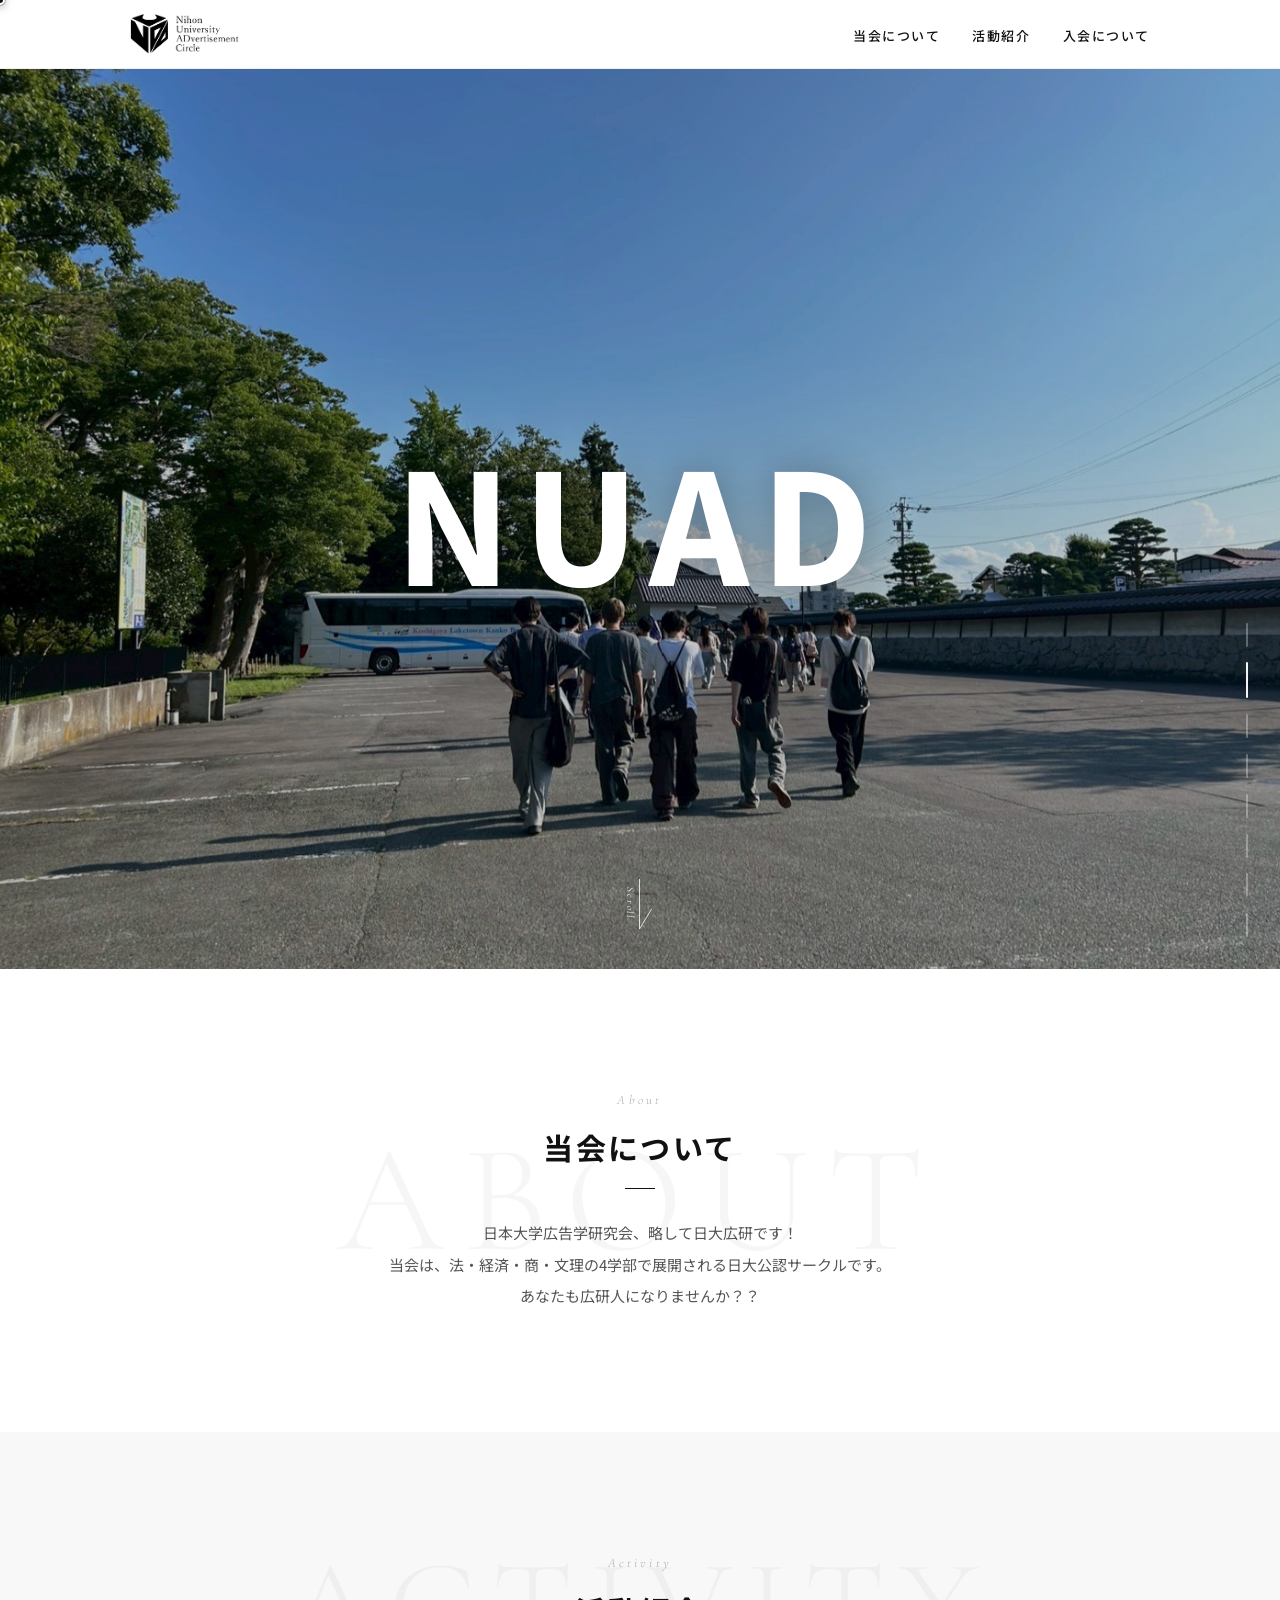
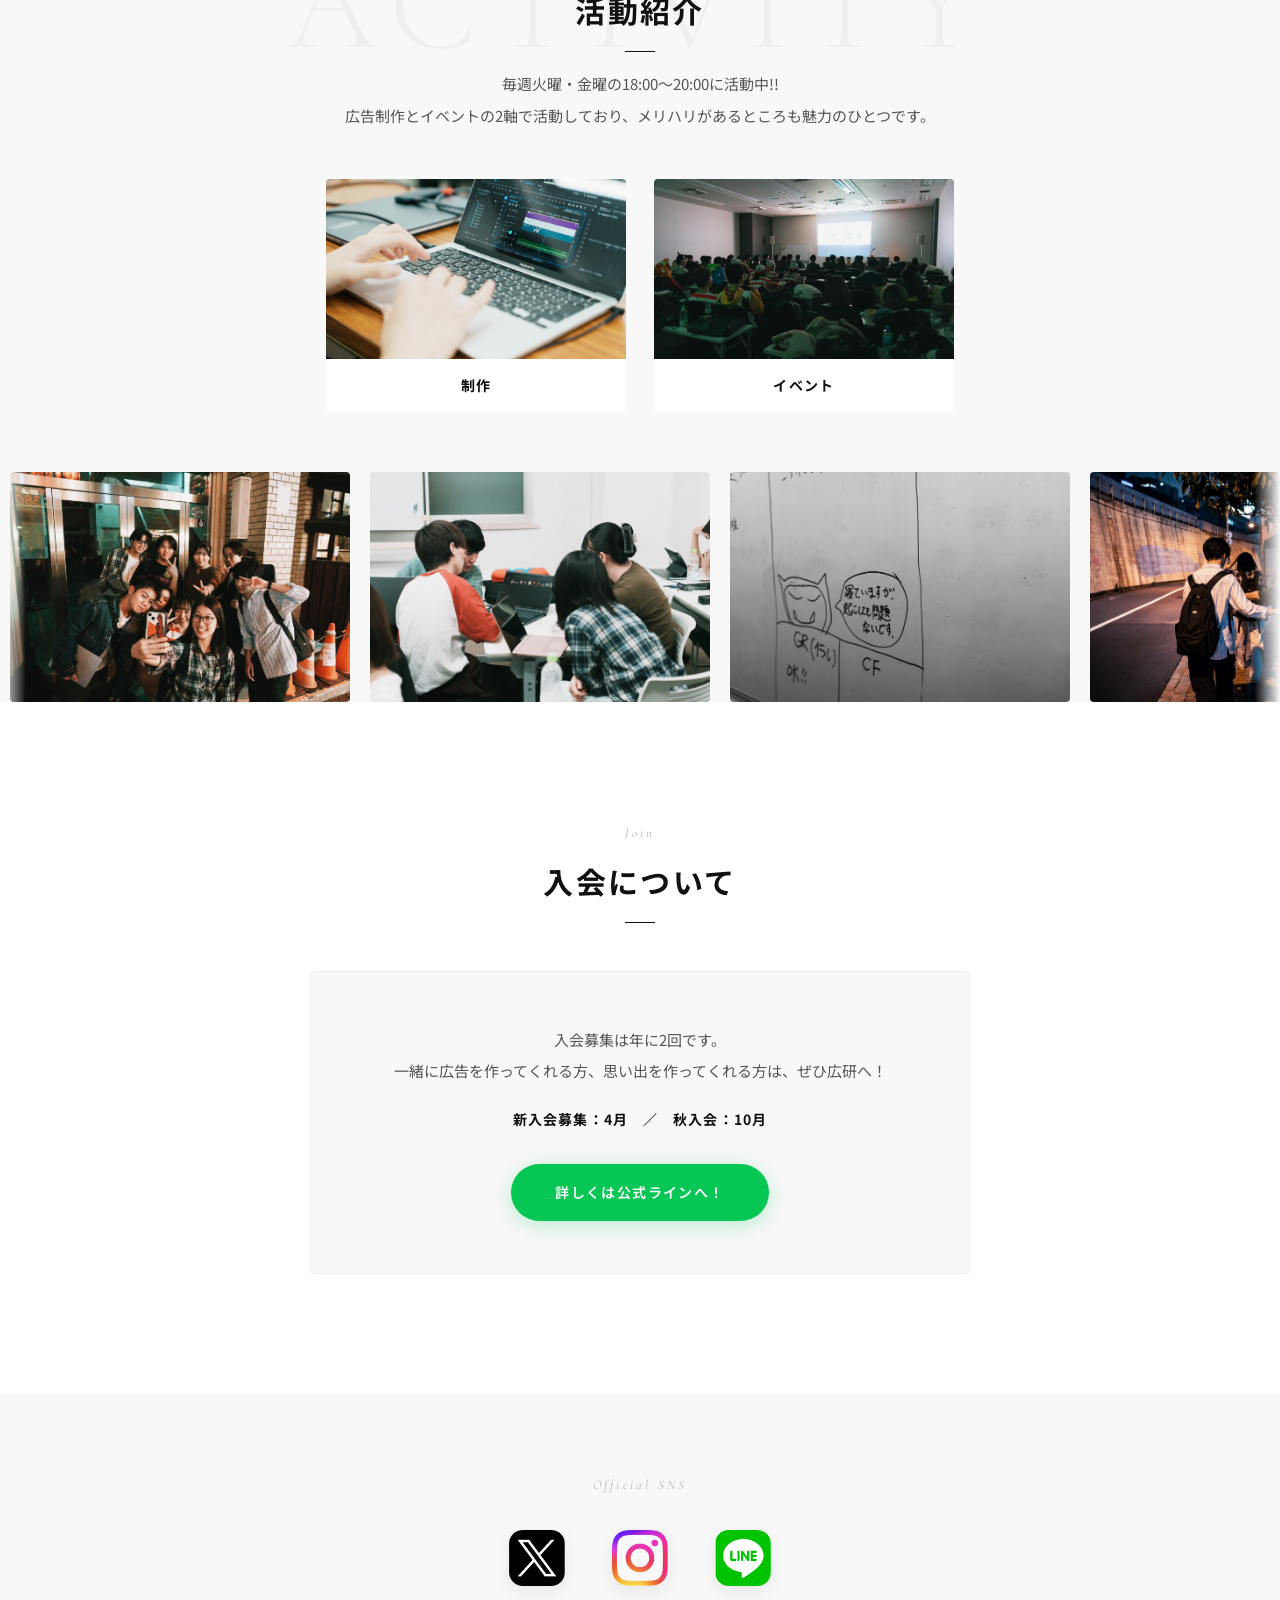
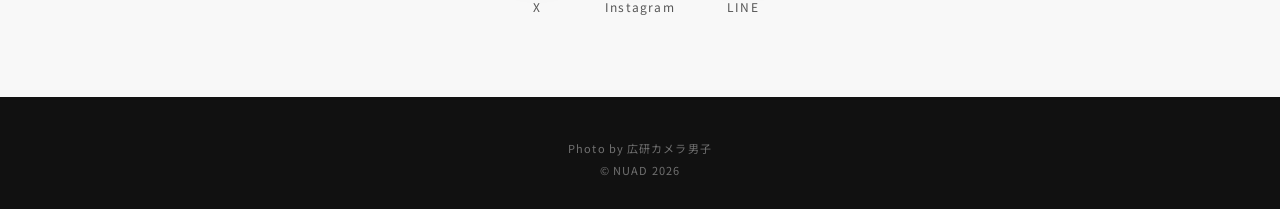
==== index.html @ 27a701aa "Add files via upload" ====
<!doctype html>
<html lang="ja">
<head>
  <meta charset="utf-8">
  <title>NUAD（日大広研）</title>
  <meta name="viewport" content="width=device-width, initial-scale=1">

  <!-- Fonts -->
  <link rel="preconnect" href="https://fonts.googleapis.com">
  <link rel="preconnect" href="https://fonts.gstatic.com" crossorigin>
  <link href="https://fonts.googleapis.com/css2?family=Noto+Sans+JP:wght@300;400;500;700&family=Cormorant+Garamond:ital,wght@0,300;0,600;1,300&display=swap" rel="stylesheet">

  <!-- Styles -->
  <link rel="stylesheet" href="css/style.css">
  <link rel="stylesheet" href="css/slider.css">
</head>

<body>

  <!-- Page Transition Overlay (HTML直書き = 初回ペイントから存在 → 白フラッシュなし) -->
  <div class="page-transition" id="page-transition"></div>

  <!-- Header -->
  <header class="site-header">
    <div class="container site-header__inner">
      <img src="img/広研ロゴ05.png" alt="NUADロゴ" class="site-header__logo">
      <nav class="site-nav" aria-label="メインナビゲーション">
        <ul class="nav__list">
          <li class="nav__item"><a href="#about-section" class="nav__link">当会について</a></li>
          <li class="nav__item"><a href="#activities-section" class="nav__link">活動紹介</a></li>
          <li class="nav__item"><a href="#join-section" class="nav__link">入会について</a></li>
        </ul>
      </nav>
    </div>
  </header>

  <!-- Hero -->
  <div class="hero">
    <div class="hero_overlay">
      <h1 class="hero_title">NUAD</h1>
    </div>
    <div class="scrolldown"><span>Scroll</span></div>
    <ul class="slider">
      <li class="slider-item slider-item01 is-active"></li>
      <li class="slider-item slider-item02"></li>
      <li class="slider-item slider-item03"></li>
      <li class="slider-item slider-item04"></li>
      <li class="slider-item slider-item05"></li>
      <li class="slider-item slider-item06"></li>
      <li class="slider-item slider-item07"></li>
      <li class="slider-item slider-item08"></li>
    </ul>
    <ul class="slider-dots"></ul>
  </div>

  <!-- About -->
  <section class="about-section" id="about-section">
    <div class="container">
      <span class="section-eyebrow">About</span>
      <h2 class="about-title">当会について</h2>
      <p class="about-text">
        日本大学広告学研究会、略して日大広研です！<br>
        当会は、法・経済・商・文理の4学部で展開される日大公認サークルです。<br>
        あなたも広研人になりませんか？？
      </p>
    </div>
  </section>

  <!-- Activities -->
  <section class="activities-section" id="activities-section">
    <div class="container">
      <span class="section-eyebrow">Activity</span>
      <h2 class="activities-title">活動紹介</h2>
      <p class="activities-text">
        毎週火曜・金曜の18:00〜20:00に活動中!!<br>
        広告制作とイベントの2軸で活動しており、メリハリがあるところも魅力のひとつです。
      </p>

      <div class="activities-box">
        <a href="works.html" class="activities-content" aria-label="制作の詳細へ">
          <img src="img/production.jpg" alt="制作の様子">
          <p class="activities-caption">制作</p>
        </a>
        <a href="events.html" class="activities-content" aria-label="イベントの詳細へ">
          <img src="img/event.jpg" alt="イベントの様子">
          <p class="activities-caption">イベント</p>
        </a>
      </div>

    </div>

    <!-- Gallery Marquee (pure CSS infinite scroll) -->
    <div class="gallery-marquee" aria-label="活動紹介ギャラリー">
      <div class="gallery-track">
        <!-- Set A (original) -->
        <div class="gallery-item"><img src="img/ギャラリー01.jpg" alt="写真01"></div>
        <div class="gallery-item"><img src="img/ギャラリー02.jpg" alt="写真02"></div>
        <div class="gallery-item"><img src="img/ギャラリー03.jpg" alt="写真03"></div>
        <div class="gallery-item"><img src="img/ギャラリー04.jpg" alt="写真04"></div>
        <div class="gallery-item"><img src="img/ギャラリー05.jpg" alt="写真05"></div>
        <div class="gallery-item"><img src="img/ギャラリー06.jpg" alt="写真06"></div>
        <div class="gallery-item"><img src="img/ギャラリー07.jpg" alt="写真07"></div>
        <div class="gallery-item"><img src="img/ギャラリー08.jpg" alt="写真08"></div>
        <div class="gallery-item"><img src="img/ギャラリー09.jpg" alt="写真09"></div>
        <!-- Set B (duplicate for seamless loop) -->
        <div class="gallery-item" aria-hidden="true"><img src="img/ギャラリー01.jpg" alt=""></div>
        <div class="gallery-item" aria-hidden="true"><img src="img/ギャラリー02.jpg" alt=""></div>
        <div class="gallery-item" aria-hidden="true"><img src="img/ギャラリー03.jpg" alt=""></div>
        <div class="gallery-item" aria-hidden="true"><img src="img/ギャラリー04.jpg" alt=""></div>
        <div class="gallery-item" aria-hidden="true"><img src="img/ギャラリー05.jpg" alt=""></div>
        <div class="gallery-item" aria-hidden="true"><img src="img/ギャラリー06.jpg" alt=""></div>
        <div class="gallery-item" aria-hidden="true"><img src="img/ギャラリー07.jpg" alt=""></div>
        <div class="gallery-item" aria-hidden="true"><img src="img/ギャラリー08.jpg" alt=""></div>
        <div class="gallery-item" aria-hidden="true"><img src="img/ギャラリー09.jpg" alt=""></div>
      </div>
    </div>
  </section>

  <!-- Join -->
  <section class="join-section" id="join-section">
    <div class="container">
      <span class="section-eyebrow">Join</span>
      <h2 class="join-title">入会について</h2>
      <div class="join-card">
        <p class="join-text">
          入会募集は年に2回です。<br>
          一緒に広告を作ってくれる方、思い出を作ってくれる方は、ぜひ広研へ！
        </p>
        <p class="join-term">新入会募集：4月　／　秋入会：10月</p>
        <a class="btn-cta" href="https://line.me/R/ti/p/@647pzxck" target="_blank" rel="noopener">詳しくは公式ラインへ！</a>
      </div>
    </div>
  </section>

  <!-- SNS -->
  <section class="sns-section" id="sns-section">
    <h3 class="sns__title">Official SNS</h3>
    <ul class="sns__list">
      <li class="sns__item">
        <a href="https://x.com/nihon_univ_ad__?lang=bg" target="_blank" rel="noopener" aria-label="X">
          <img class="sns__icon" src="img/X (1).png" alt="X">
          <span class="sns__label">X</span>
        </a>
      </li>
      <li class="sns__item">
        <a href="https://www.instagram.com/nuad_official/" target="_blank" rel="noopener" aria-label="Instagram">
          <img class="sns__icon" src="img/Instagram.png" alt="インスタ">
          <span class="sns__label">Instagram</span>
        </a>
      </li>
      <li class="sns__item">
        <a href="https://line.me/R/ti/p/@647pzxck" target="_blank" rel="noopener" aria-label="LINE">
          <img class="sns__icon" src="img/LINE.png" alt="LINE">
          <span class="sns__label">LINE</span>
        </a>
      </li>
    </ul>
  </section>

  <!-- Footer -->
  <footer class="site-footer">
    <div class="footer-credit">Photo by 広研カメラ男子</div>
    <div class="footer-copy">© NUAD 2026</div>
  </footer>

  <!-- Page Top -->
  <a href="#" class="pagetop" aria-label="ページの先頭へ戻る"></a>

  <!-- Modal -->
  <div id="image-modal" class="modal-overlay">
    <span class="close-button">&times;</span>
    <div class="modal-content">
      <img id="modal-image" src="" alt="拡大画像">
    </div>
  </div>

  <!-- Scripts -->
  <script src="https://code.jquery.com/jquery-3.7.1.min.js"></script>
  <script src="js/script.js"></script>
</body>
</html>
---- css/style.css ----
@import url('https://fonts.googleapis.com/css2?family=Noto+Sans+JP:wght@300;400;500;700&family=Cormorant+Garamond:ital,wght@0,300;0,600;1,300&display=swap');

/* ===== CSS Variables ===== */
:root {
  --black: #111111;
  --white: #ffffff;
  --gray-100: #f8f8f8;
  --gray-200: #eeeeee;
  --gray-400: #aaaaaa;
  --gray-700: #555555;
  --accent: #06C755;
  --transition-base: 0.4s cubic-bezier(0.25, 0.46, 0.45, 0.94);
}

/* ===== Reset & Base ===== */
*, *::before, *::after {
  box-sizing: border-box;
  margin: 0;
  padding: 0;
}

html {
  overflow-x: clip;
}

body {
  font-family: "Noto Sans JP", sans-serif;
  color: var(--black);
  line-height: 1.8;
  background: var(--white);
  cursor: none;
}

img {
  max-width: 100%;
  display: block;
}

/* ===== Custom Cursor ===== */
body { cursor: none; }
a, button, [role="button"] { cursor: none; }

.cursor-dot {
  position: fixed;
  top: 0; left: 0;
  width: 10px;
  height: 10px;
  background: var(--black);
  border: 2px solid #fff;
  border-radius: 50%;
  pointer-events: none;
  z-index: 9999;
  transform: translate(-50%, -50%);
  box-shadow: 0 0 0 1px rgba(0,0,0,0.25), 0 2px 8px rgba(0,0,0,0.35);
  transition: width 0.18s ease, height 0.18s ease, background 0.18s ease;
}

.cursor-dot.is-hover {
  width: 28px;
  height: 28px;
  background: transparent;
  border-color: var(--black);
}

@media (max-width: 768px) {
  body { cursor: auto; }
  a, button, [role="button"] { cursor: auto; }
  .cursor-dot { display: none; }
}

/* ===== Page Transition ===== */
.page-transition {
  position: fixed;
  inset: 0;
  background: var(--black);
  z-index: 9000;
  transform: scaleY(1);
  transform-origin: top;
  /* delay削除: 即座にrevealアニメ開始 → 白フラッシュ防止 */
  animation: pageReveal 0.8s cubic-bezier(0.77, 0, 0.18, 1) forwards;
  pointer-events: none;
}
@keyframes pageReveal {
  0%   { transform: scaleY(1); }
  100% { transform: scaleY(0); }
}

/* ===== Container ===== */
.container {
  max-width: 1100px;
  margin: 0 auto;
  padding: 0 20px;
}

/* ===== Reveal ===== */
.reveal {
  opacity: 0;
  transform: translateY(36px);
  transition: opacity 0.9s cubic-bezier(0.25, 0.46, 0.45, 0.94),
              transform 0.9s cubic-bezier(0.25, 0.46, 0.45, 0.94);
}
.reveal.is-visible {
  opacity: 1;
  transform: translateY(0);
}

/* ===== Header ===== */
.site-header {
  background: rgba(255,255,255,0.92);
  backdrop-filter: blur(16px);
  -webkit-backdrop-filter: blur(16px);
  border-bottom: 1px solid rgba(0,0,0,0.06);
  position: sticky;
  top: 0;
  z-index: 100;
  transition: box-shadow var(--transition-base);
}

.site-header.scrolled {
  box-shadow: 0 2px 30px rgba(0,0,0,0.08);
}

.site-header__inner {
  display: flex;
  justify-content: space-between;
  align-items: center;
  padding: 14px 40px;
}

.site-header__logo {
  height: 40px;
  transition: opacity var(--transition-base), transform var(--transition-base);
}
.site-header__logo:hover {
  opacity: 0.7;
  transform: scale(0.97);
}

.nav__list {
  display: flex;
  align-items: center;
  gap: 32px;
  list-style: none;
}

.nav__link {
  text-decoration: none;
  color: var(--black);
  font-weight: 500;
  font-size: 13px;
  letter-spacing: 0.12em;
  position: relative;
  transition: opacity var(--transition-base);
}

.nav__link::after {
  content: '';
  position: absolute;
  bottom: -3px; left: 0;
  width: 0; height: 1px;
  background: var(--black);
  transition: width var(--transition-base);
}
.nav__link:hover::after { width: 100%; }
.nav__link:hover { opacity: 0.7; }

/* ===== Scroll Down ===== */
.scrolldown {
  position: absolute;
  bottom: 40px;
  left: 50%;
  transform: translateX(-50%);
  z-index: 10;
  animation: arrowmove 1.8s ease-in-out infinite;
}

@keyframes arrowmove {
  0%   { transform: translate(-50%, 0); }
  50%  { transform: translate(-50%, -10px); }
  100% { transform: translate(-50%, 0); }
}

.scrolldown span {
  position: absolute;
  left: -20px;
  bottom: 10px;
  color: #fff;
  font-size: 0.65rem;
  letter-spacing: 0.18em;
  writing-mode: vertical-rl;
  -webkit-writing-mode: vertical-rl;
  text-shadow: 0 1px 6px rgba(0,0,0,0.5);
  font-family: 'Cormorant Garamond', serif;
  font-style: italic;
}

.scrolldown::before {
  content: "";
  position: absolute;
  bottom: 0; right: -6px;
  width: 1px; height: 20px;
  background: rgba(255,255,255,0.8);
  transform: skewX(-31deg);
}
.scrolldown::after {
  content: "";
  position: absolute;
  bottom: 0; right: 0;
  width: 1px; height: 50px;
  background: rgba(255,255,255,0.8);
}

/* ===== Section Title Shared ===== */
.section-eyebrow {
  display: block;
  font-family: 'Cormorant Garamond', serif;
  font-size: 13px;
  font-weight: 300;
  font-style: italic;
  letter-spacing: 0.25em;
  color: var(--gray-400);
  margin-bottom: 8px;
  text-align: center;
}

/* ===== About Section ===== */
.about-section {
  padding: 120px 0;
  text-align: center;
  position: relative;
  overflow: hidden;
}

.about-section::before {
  content: 'ABOUT';
  position: absolute;
  top: 50%; left: 50%;
  transform: translate(-50%, -50%);
  font-family: 'Cormorant Garamond', serif;
  font-size: clamp(60px, 12vw, 160px);
  font-weight: 300;
  color: rgba(0,0,0,0.035);
  letter-spacing: 0.12em;
  white-space: nowrap;
  pointer-events: none;
  user-select: none;
}

.about-title {
  font-size: clamp(22px, 3vw, 30px);
  font-weight: 700;
  letter-spacing: 0.08em;
  margin-bottom: 28px;
  position: relative;
  display: inline-block;
}

.about-title::after {
  content: '';
  display: block;
  width: 30px; height: 1px;
  background: var(--black);
  margin: 14px auto 0;
  transition: width 0.6s ease;
}
.about-section:hover .about-title::after { width: 60px; }

.about-text {
  max-width: 640px;
  margin: 0 auto;
  line-height: 2.1;
  color: var(--gray-700);
  font-size: 15px;
}

/* ===== Activities Section ===== */
.activities-section {
  background: var(--gray-100);
  padding: 120px 0 0;
  text-align: center;
  position: relative;
  overflow: hidden;
}

.activities-section::before {
  content: 'ACTIVITY';
  position: absolute;
  top: 60px; left: 50%;
  transform: translateX(-50%);
  font-family: 'Cormorant Garamond', serif;
  font-size: clamp(50px, 10vw, 140px);
  font-weight: 300;
  color: rgba(0,0,0,0.035);
  letter-spacing: 0.12em;
  white-space: nowrap;
  pointer-events: none;
  user-select: none;
}

.activities-title {
  font-size: clamp(22px, 3vw, 30px);
  font-weight: 700;
  letter-spacing: 0.08em;
  margin-bottom: 16px;
  position: relative;
  display: inline-block;
}

.activities-title::after {
  content: '';
  display: block;
  width: 30px; height: 1px;
  background: var(--black);
  margin: 14px auto 0;
  transition: width 0.6s ease;
}
.activities-section:hover .activities-title::after { width: 60px; }

.activities-text {
  max-width: 640px;
  margin: 0 auto 48px;
  line-height: 2.1;
  color: var(--gray-700);
  font-size: 15px;
}

/* Activity Cards */
.activities-box {
  display: flex;
  justify-content: center;
  gap: 28px;
  flex-wrap: wrap;
  margin-bottom: 60px;
}

.activities-content {
  display: block;
  background: var(--white);
  border-radius: 4px;
  overflow: hidden;
  width: 300px;
  text-decoration: none;
  color: inherit;
  transition: transform var(--transition-base), box-shadow var(--transition-base);
  position: relative;
}

.activities-content::after {
  content: '';
  position: absolute;
  bottom: 0; left: 0;
  width: 0; height: 2px;
  background: var(--accent);
  transition: width 0.5s ease;
}

.activities-content:hover::after { width: 100%; }

.activities-content:hover {
  transform: translateY(-6px);
  box-shadow: 0 20px 50px rgba(0,0,0,0.1);
}

.activities-content img {
  width: 100%;
  height: 180px;
  object-fit: cover;
  transition: transform 0.6s ease;
}

.activities-content:hover img {
  transform: scale(1.04);
}

.activities-caption {
  font-weight: 700;
  font-size: 14px;
  letter-spacing: 0.1em;
  padding: 14px 16px;
}

/* Gallery Marquee (pure CSS infinite scroll) */
.gallery-marquee {
  width: 100%;
  overflow: hidden;
  -webkit-mask-image: linear-gradient(to right, transparent, black 2%, black 98%, transparent);
  mask-image: linear-gradient(to right, transparent, black 2%, black 98%, transparent);
  cursor: grab;
  -webkit-user-select: none;
  user-select: none;
}

.gallery-track {
  display: flex;
  width: max-content;
}

/* Auto-scroll only when NOT being manually controlled */
.gallery-track.is-auto {
  animation: marquee-scroll 40s linear infinite;
  will-change: transform;
  -webkit-backface-visibility: hidden;
  backface-visibility: hidden;
}

.gallery-marquee.is-dragging {
  cursor: grabbing;
}

.gallery-marquee.is-dragging .gallery-item img {
  pointer-events: none;
}

@keyframes marquee-scroll {
  from { transform: translateX(0); }
  to   { transform: translateX(-50%); }
}

.gallery-item {
  flex-shrink: 0;
  width: 300px;
  margin: 0 10px;
}

.gallery-item img {
  width: 100%;
  height: 200px;
  object-fit: cover;
  display: block;
  border-radius: 4px;
  cursor: zoom-in;
  filter: saturate(0.85);
  transition: filter 0.4s ease;
}

.gallery-item img:hover {
  filter: saturate(1.1);
}

@media (min-width: 1024px) {
  .gallery-item img { height: 230px; }
  .gallery-item { width: 340px; }
}

@media (max-width: 768px) {
  .gallery-item { width: 240px; margin: 0 6px; }
  .gallery-item img { height: 170px; }
  .gallery-track.is-auto { animation-duration: 30s; }
}

/* ===== Join Section ===== */
.join-section {
  background: var(--white);
  padding: 120px 0;
  text-align: center;
  position: relative;
  overflow: hidden;
}

.join-section::before {
  content: 'JOIN';
  position: absolute;
  top: 50%; left: 50%;
  transform: translate(-50%, -50%);
  font-family: 'Cormorant Garamond', serif;
  font-size: clamp(70px, 14vw, 200px);
  font-weight: 300;
  color: rgba(0,0,0,0.035);
  letter-spacing: 0.12em;
  white-space: nowrap;
  pointer-events: none;
  user-select: none;
}

.join-title {
  font-size: clamp(22px, 3vw, 30px);
  font-weight: 700;
  letter-spacing: 0.08em;
  margin-bottom: 48px;
  display: inline-block;
  position: relative;
}

.join-title::after {
  content: '';
  display: block;
  width: 30px; height: 1px;
  background: var(--black);
  margin: 14px auto 0;
  transition: width 0.6s ease;
}
.join-section:hover .join-title::after { width: 60px; }

.join-card {
  background: var(--gray-100);
  border-radius: 4px;
  padding: 52px 32px;
  max-width: 660px;
  margin: 0 auto;
  border: 1px solid var(--gray-200);
  position: relative;
}

.join-text {
  color: var(--gray-700);
  line-height: 2.1;
  font-size: 15px;
  margin-bottom: 20px;
}

.join-term {
  font-weight: 700;
  font-size: 14px;
  letter-spacing: 0.08em;
  margin-bottom: 32px;
}

.btn-cta {
  display: inline-block;
  background: var(--accent);
  color: #fff;
  font-weight: 600;
  font-size: 14px;
  letter-spacing: 0.1em;
  text-decoration: none;
  border-radius: 999px;
  padding: 16px 44px;
  transition: background 0.3s ease, transform var(--transition-base), box-shadow 0.3s ease;
  box-shadow: 0 4px 20px rgba(6,199,85,0.25);
}
.btn-cta:hover {
  background: #05b84c;
  transform: translateY(-3px);
  box-shadow: 0 8px 32px rgba(6,199,85,0.35);
}

/* ===== SNS ===== */
.sns-section {
  text-align: center;
  padding: 80px 0;
  background: var(--gray-100);
}

.sns__title {
  font-family: 'Cormorant Garamond', serif;
  font-size: 13px;
  font-weight: 300;
  font-style: italic;
  letter-spacing: 0.25em;
  color: var(--gray-400);
  margin-bottom: 32px;
}

.sns__list {
  display: flex;
  justify-content: center;
  gap: 40px;
  list-style: none;
}

.sns__item a {
  display: flex;
  flex-direction: column;
  align-items: center;
  gap: 10px;
  text-decoration: none;
  color: var(--black);
}

.sns__icon {
  width: 56px;
  height: 56px;
  border-radius: 14px;
  box-shadow: 0 4px 16px rgba(0,0,0,0.08);
  transition: transform var(--transition-base), box-shadow var(--transition-base);
}

.sns__item a:hover .sns__icon {
  transform: translateY(-4px);
  box-shadow: 0 10px 28px rgba(0,0,0,0.14);
}

.sns__label {
  font-size: 12px;
  letter-spacing: 0.1em;
  color: var(--gray-700);
}

/* ===== Footer ===== */
.site-footer {
  background: var(--black);
  padding: 40px 0 28px;
  color: rgba(255,255,255,0.4);
}

.footer-credit,
.footer-copy {
  text-align: center;
  font-size: 11px;
  letter-spacing: 0.1em;
  line-height: 2;
}

/* ===== Modal ===== */
.modal-overlay {
  display: none;
  position: fixed;
  z-index: 9999;
  inset: 0;
  background-color: rgba(0, 0, 0, 0.88);
  cursor: pointer;
  animation: modalFadeIn 0.35s ease forwards;
}

@keyframes modalFadeIn {
  from { opacity: 0; }
  to   { opacity: 1; }
}

.modal-overlay.is-closing {
  animation: modalFadeOut 0.3s ease forwards;
}

@keyframes modalFadeOut {
  from { opacity: 1; }
  to   { opacity: 0; }
}

.close-button {
  position: fixed;
  top: 24px; right: 32px;
  width: 44px; height: 44px;
  display: flex;
  align-items: center;
  justify-content: center;
  color: rgba(255,255,255,0.8);
  font-size: 32px;
  font-weight: 300;
  cursor: pointer;
  z-index: 10000;
  transition: color 0.2s, transform 0.25s;
  pointer-events: none;
}

.modal-content {
  display: flex;
  justify-content: center;
  align-items: center;
  height: 100%;
  padding: 20px;
  pointer-events: none;
}

.modal-content img {
  max-width: 90%;
  max-height: 88vh;
  object-fit: contain;
  border-radius: 4px;
  box-shadow: 0 24px 80px rgba(0,0,0,0.7);
  animation: imgZoomIn 0.4s cubic-bezier(0.16, 1, 0.3, 1) forwards;
  pointer-events: none;
}

@keyframes imgZoomIn {
  from { opacity: 0; transform: scale(0.88); }
  to   { opacity: 1; transform: scale(1); }
}

.modal-overlay.is-closing .modal-content img {
  animation: imgZoomOut 0.28s ease forwards;
}

@keyframes imgZoomOut {
  from { opacity: 1; transform: scale(1); }
  to   { opacity: 0; transform: scale(0.9); }
}

/* ===== Page Top ===== */
.pagetop {
  position: fixed;
  right: 28px; bottom: 28px;
  width: 52px; height: 52px;
  border-radius: 50%;
  background: var(--black);
  box-shadow: 0 4px 20px rgba(0,0,0,0.2);
  cursor: pointer;
  z-index: 300;
  opacity: 0;
  visibility: hidden;
  transition: opacity 0.4s ease, visibility 0.4s ease, transform 0.3s ease;
}

.pagetop::before {
  content: "";
  position: absolute;
  top: 55%; left: 50%;
  width: 11px; height: 11px;
  border-top: 2px solid #fff;
  border-right: 2px solid #fff;
  transform: translate(-50%, -50%) rotate(-45deg);
}

.pagetop.is-show { opacity: 1; visibility: visible; }
.pagetop:hover { transform: translateY(-4px); box-shadow: 0 10px 30px rgba(0,0,0,0.3); }

/* ===== Responsive ===== */
@media (max-width: 768px) {
  .site-header__inner { padding: 12px 20px; }
  .nav__link { font-size: 11px; }

  .about-section,
  .activities-section,
  .join-section { padding: 80px 0; }

  .about-text,
  .activities-text,
  .join-text { font-size: 14px; padding: 0 16px; }

  .activities-box { flex-direction: column; align-items: center; }
  .activities-content { width: 90%; }

  .join-card { padding: 40px 20px; }

  .sns__list { gap: 24px; }
  .sns__icon { width: 44px; height: 44px; }

  .pagetop { right: 16px; bottom: 20px; width: 44px; height: 44px; }
}
---- css/slider.css ----
@charset "utf-8";

/* ===== Hero ===== */
.hero {
  position: relative;
  height: 100vh;
  overflow: hidden;
  contain: layout style;
}

.hero_overlay {
  position: absolute;
  inset: 0;
  display: flex;
  justify-content: center;
  align-items: center;
  background: rgba(0,0,0,0.22);
  z-index: 2;
}

.hero_title {
  color: #fff;
  font-size: clamp(56px, 12vw, 190px);
  font-weight: 800;
  letter-spacing: 0.08em;
  text-shadow: 0 2px 40px rgba(0,0,0,0.3);
  animation: heroTitleIn 1.4s cubic-bezier(0.16, 1, 0.3, 1) 0.6s both;
  position: relative;
  z-index: 3;
}

@keyframes heroTitleIn {
  from {
    opacity: 0;
    transform: translateY(30px) scale(0.97);
    filter: blur(4px);
  }
  to {
    opacity: 1;
    transform: translateY(0) scale(1);
    filter: blur(0);
  }
}

/* ===== Pure CSS Fade Slider ===== */
.slider {
  position: absolute;
  inset: 0;
  z-index: 0;
  list-style: none;
  margin: 0;
  padding: 0;
}

.slider-item {
  position: absolute;
  inset: 0;
  width: 100%;
  height: 100%;
  background-repeat: no-repeat;
  background-position: center;
  background-size: cover;
  opacity: 0;
  transition: opacity 1.4s cubic-bezier(0.25, 0.46, 0.45, 0.94);
}

/* GPU layer only on active + neighbouring slides to save mobile memory */
.slider-item.is-active {
  will-change: opacity;
}

/* Active slide */
.slider-item.is-active {
  opacity: 1;
  z-index: 1;
}

.slider-item01 { background-image: url("../img/top01.jpg"); }
.slider-item02 { background-image: url("../img/top02.jpg"); }
.slider-item03 { background-image: url("../img/top03.jpg"); }
.slider-item04 { background-image: url("../img/top04.jpg"); }
.slider-item05 { background-image: url("../img/top05.jpg"); }
.slider-item06 { background-image: url("../img/top06.jpg"); }
.slider-item07 { background-image: url("../img/top07.jpg"); }
.slider-item08 { background-image: url("../img/top08.jpg"); }

/* Ken Burns zoom — only on active slide */
.slider-item.is-active {
  animation: kenBurns 6s ease-in-out forwards;
}

@keyframes kenBurns {
  from { transform: scale(1); }
  to   { transform: scale(1.06); }
}

/* ===== Dots (right-side vertical) ===== */
.slider-dots {
  position: absolute;
  bottom: 24px;
  right: 32px;
  z-index: 10;
  display: flex;
  flex-direction: column;
  gap: 8px;
  padding: 0;
  list-style: none;
  margin: 0;
}

.slider-dots li {
  display: block;
}

.slider-dots button {
  width: 2px;
  height: 24px;
  background: rgba(255,255,255,0.3);
  border: none;
  border-radius: 2px;
  font-size: 0;
  padding: 0;
  cursor: pointer;
  transition: background 0.4s ease, height 0.4s ease;
}

.slider-dots button.is-active {
  background: rgba(255,255,255,0.95);
  height: 36px;
}

/* ===== Scroll Down ===== */
.scrolldown {
  position: absolute;
  bottom: 40px;
  left: 50%;
  transform: translateX(-50%);
  z-index: 10;
  animation: arrowmove 1.8s ease-in-out infinite;
}

@keyframes arrowmove {
  0%   { transform: translate(-50%, 0); }
  50%  { transform: translate(-50%, -10px); }
  100% { transform: translate(-50%, 0); }
}

.scrolldown span {
  position: absolute;
  left: -20px;
  bottom: 10px;
  color: #fff;
  font-size: 0.65rem;
  letter-spacing: 0.18em;
  writing-mode: vertical-rl;
  -webkit-writing-mode: vertical-rl;
  text-shadow: 0 1px 6px rgba(0,0,0,0.5);
  font-family: 'Cormorant Garamond', serif;
  font-style: italic;
}

.scrolldown::before {
  content: "";
  position: absolute;
  bottom: 0; right: -6px;
  width: 1px; height: 20px;
  background: rgba(255,255,255,0.8);
  transform: skewX(-31deg);
}
.scrolldown::after {
  content: "";
  position: absolute;
  bottom: 0; right: 0;
  width: 1px; height: 50px;
  background: rgba(255,255,255,0.8);
}

/* ===== Responsive ===== */
@media (max-width: 768px) {
  .hero { height: 70svh; }
  .slider-dots { bottom: 16px; right: 20px; }
}
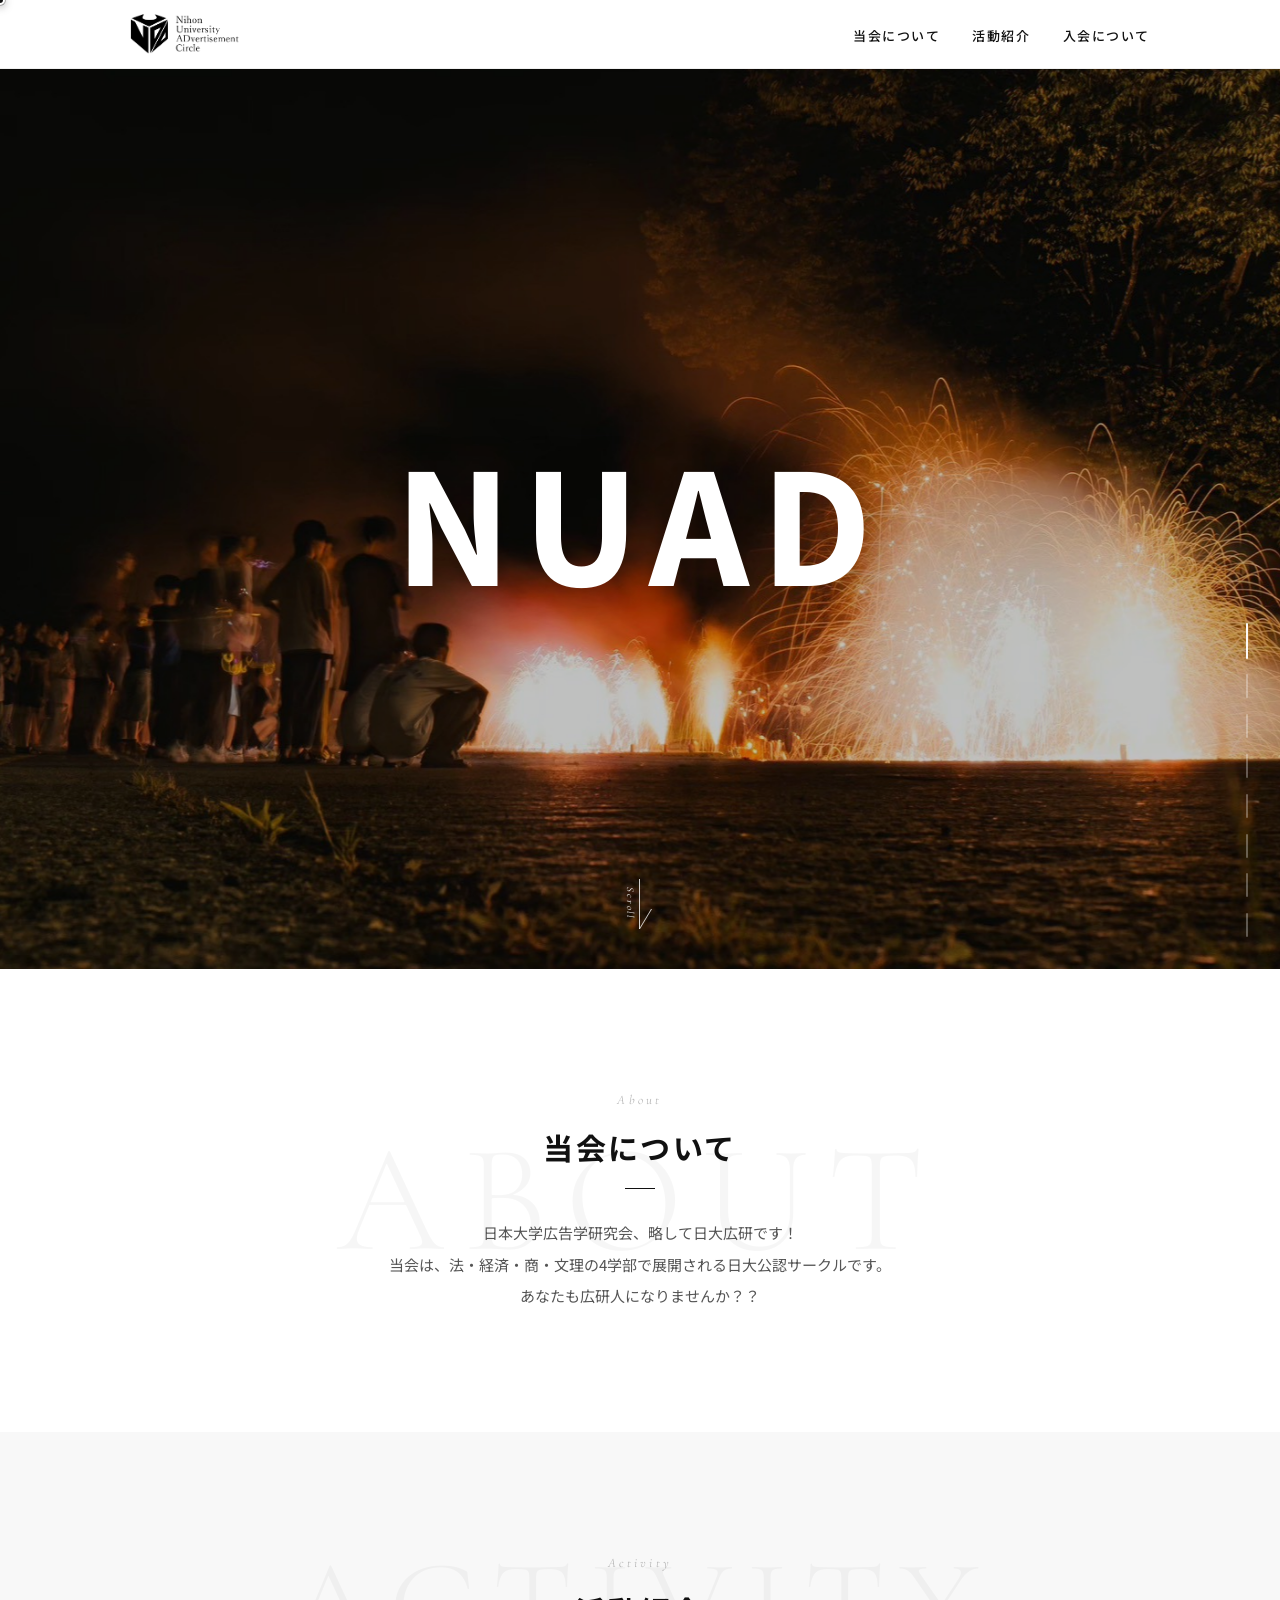
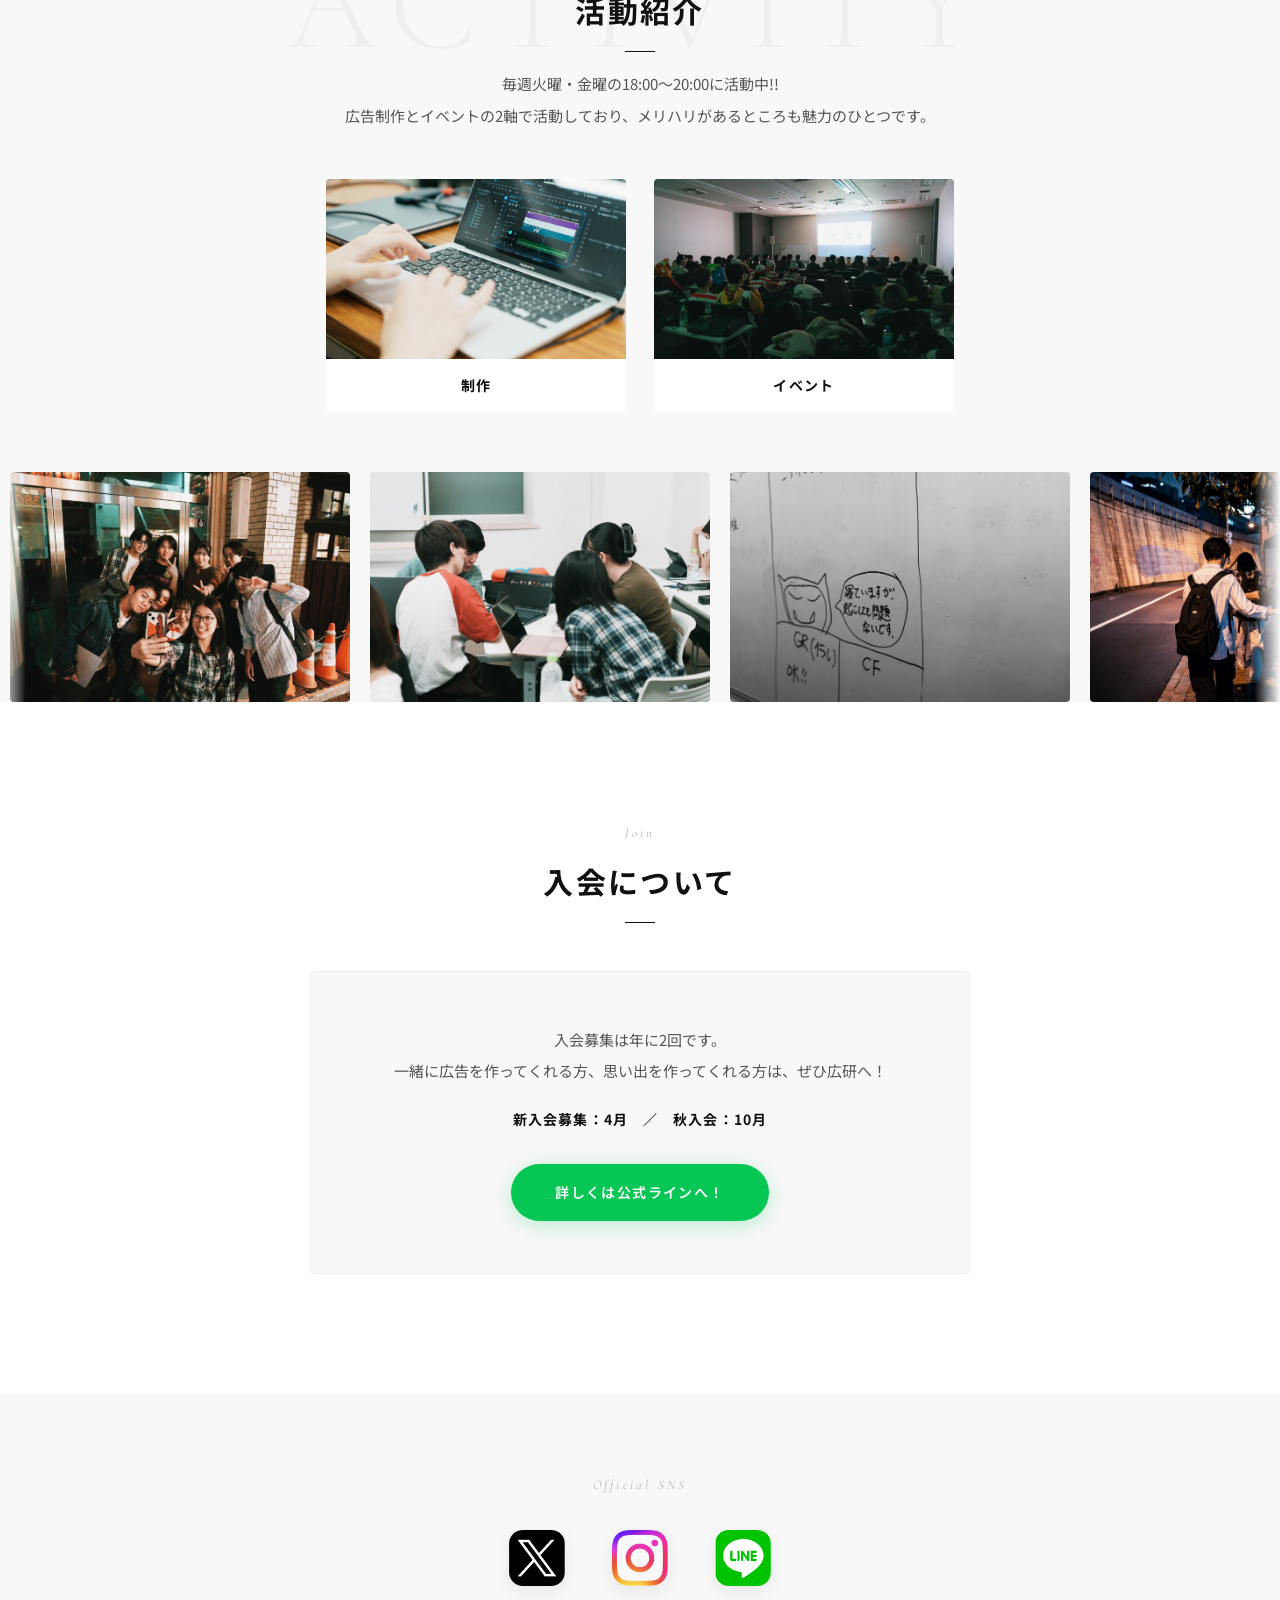
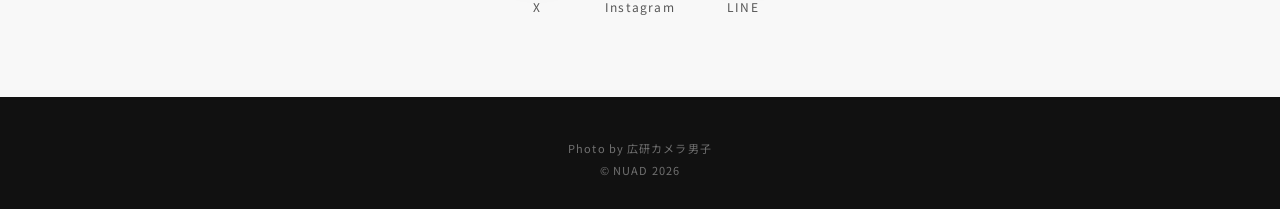
==== commit e139160f: "Add files via upload" ====
--- a/index.html
+++ b/index.html
@@ -93,25 +93,25 @@
     <div class="gallery-marquee" aria-label="活動紹介ギャラリー">
       <div class="gallery-track">
         <!-- Set A (original) -->
-        <div class="gallery-item"><img src="img/ギャラリー01.jpg" alt="写真01"></div>
-        <div class="gallery-item"><img src="img/ギャラリー02.jpg" alt="写真02"></div>
-        <div class="gallery-item"><img src="img/ギャラリー03.jpg" alt="写真03"></div>
-        <div class="gallery-item"><img src="img/ギャラリー04.jpg" alt="写真04"></div>
-        <div class="gallery-item"><img src="img/ギャラリー05.jpg" alt="写真05"></div>
-        <div class="gallery-item"><img src="img/ギャラリー06.jpg" alt="写真06"></div>
-        <div class="gallery-item"><img src="img/ギャラリー07.jpg" alt="写真07"></div>
-        <div class="gallery-item"><img src="img/ギャラリー08.jpg" alt="写真08"></div>
-        <div class="gallery-item"><img src="img/ギャラリー09.jpg" alt="写真09"></div>
+        <div class="gallery-item"><img src="img/ギャラリー01.jpg" alt="写真01" loading="eager" decoding="async"></div>
+        <div class="gallery-item"><img src="img/ギャラリー02.jpg" alt="写真02" loading="eager" decoding="async"></div>
+        <div class="gallery-item"><img src="img/ギャラリー03.jpg" alt="写真03" loading="eager" decoding="async"></div>
+        <div class="gallery-item"><img src="img/ギャラリー04.jpg" alt="写真04" loading="eager" decoding="async"></div>
+        <div class="gallery-item"><img src="img/ギャラリー05.jpg" alt="写真05" loading="eager" decoding="async"></div>
+        <div class="gallery-item"><img src="img/ギャラリー06.jpg" alt="写真06" loading="eager" decoding="async"></div>
+        <div class="gallery-item"><img src="img/ギャラリー07.jpg" alt="写真07" loading="eager" decoding="async"></div>
+        <div class="gallery-item"><img src="img/ギャラリー08.jpg" alt="写真08" loading="eager" decoding="async"></div>
+        <div class="gallery-item"><img src="img/ギャラリー09.jpg" alt="写真09" loading="eager" decoding="async"></div>
         <!-- Set B (duplicate for seamless loop) -->
-        <div class="gallery-item" aria-hidden="true"><img src="img/ギャラリー01.jpg" alt=""></div>
-        <div class="gallery-item" aria-hidden="true"><img src="img/ギャラリー02.jpg" alt=""></div>
-        <div class="gallery-item" aria-hidden="true"><img src="img/ギャラリー03.jpg" alt=""></div>
-        <div class="gallery-item" aria-hidden="true"><img src="img/ギャラリー04.jpg" alt=""></div>
-        <div class="gallery-item" aria-hidden="true"><img src="img/ギャラリー05.jpg" alt=""></div>
-        <div class="gallery-item" aria-hidden="true"><img src="img/ギャラリー06.jpg" alt=""></div>
-        <div class="gallery-item" aria-hidden="true"><img src="img/ギャラリー07.jpg" alt=""></div>
-        <div class="gallery-item" aria-hidden="true"><img src="img/ギャラリー08.jpg" alt=""></div>
-        <div class="gallery-item" aria-hidden="true"><img src="img/ギャラリー09.jpg" alt=""></div>
+        <div class="gallery-item" aria-hidden="true"><img src="img/ギャラリー01.jpg" alt="" loading="eager" decoding="async"></div>
+        <div class="gallery-item" aria-hidden="true"><img src="img/ギャラリー02.jpg" alt="" loading="eager" decoding="async"></div>
+        <div class="gallery-item" aria-hidden="true"><img src="img/ギャラリー03.jpg" alt="" loading="eager" decoding="async"></div>
+        <div class="gallery-item" aria-hidden="true"><img src="img/ギャラリー04.jpg" alt="" loading="eager" decoding="async"></div>
+        <div class="gallery-item" aria-hidden="true"><img src="img/ギャラリー05.jpg" alt="" loading="eager" decoding="async"></div>
+        <div class="gallery-item" aria-hidden="true"><img src="img/ギャラリー06.jpg" alt="" loading="eager" decoding="async"></div>
+        <div class="gallery-item" aria-hidden="true"><img src="img/ギャラリー07.jpg" alt="" loading="eager" decoding="async"></div>
+        <div class="gallery-item" aria-hidden="true"><img src="img/ギャラリー08.jpg" alt="" loading="eager" decoding="async"></div>
+        <div class="gallery-item" aria-hidden="true"><img src="img/ギャラリー09.jpg" alt="" loading="eager" decoding="async"></div>
       </div>
     </div>
   </section>
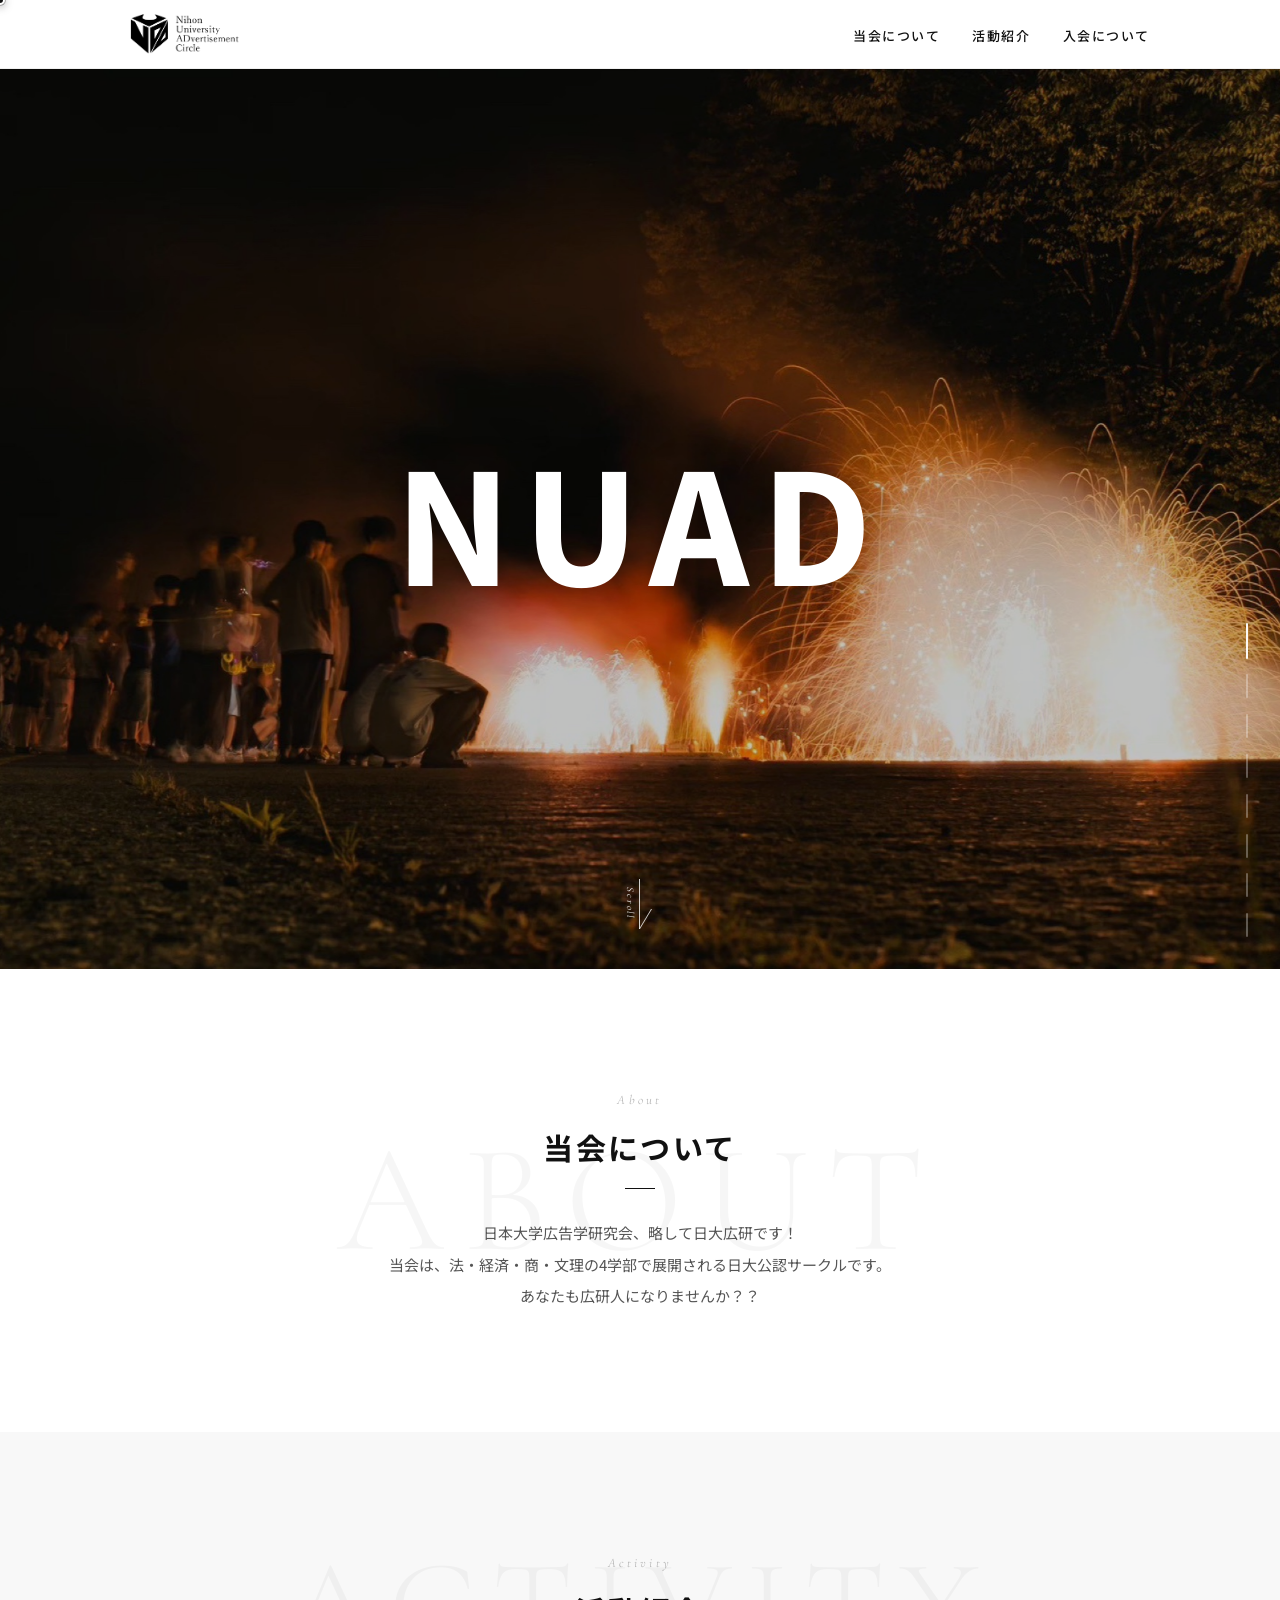
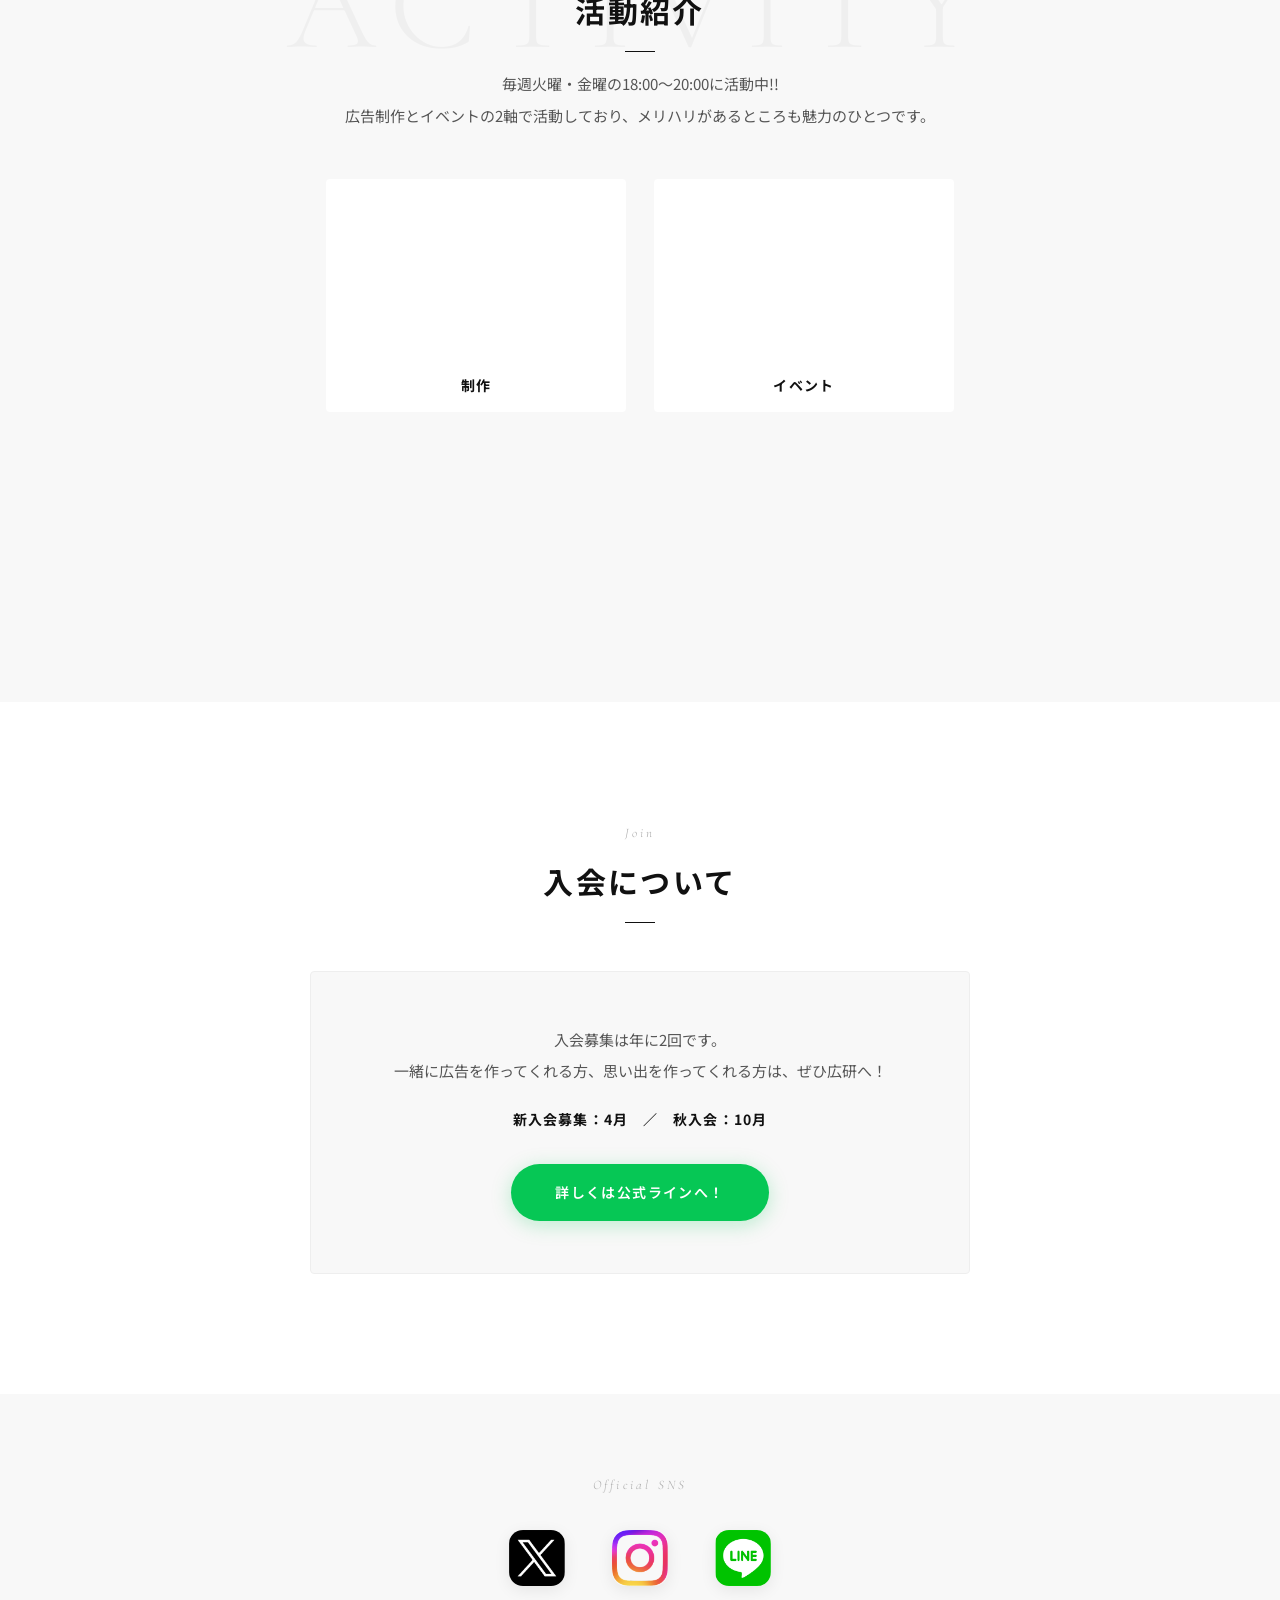
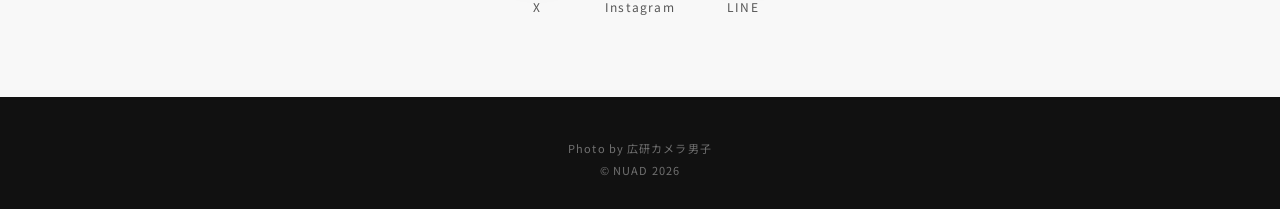
==== commit e1e900a3: "Optimize site performance: resize images and add lazy loading - Resized all JPG images to max 1920px" ====
--- a/index.html
+++ b/index.html
@@ -78,11 +78,11 @@
 
       <div class="activities-box">
         <a href="works.html" class="activities-content" aria-label="制作の詳細へ">
-          <img src="img/production.jpg" alt="制作の様子">
+          <img src="img/production.jpg" alt="制作の様子" loading="lazy" decoding="async">
           <p class="activities-caption">制作</p>
         </a>
         <a href="events.html" class="activities-content" aria-label="イベントの詳細へ">
-          <img src="img/event.jpg" alt="イベントの様子">
+          <img src="img/event.jpg" alt="イベントの様子" loading="lazy" decoding="async">
           <p class="activities-caption">イベント</p>
         </a>
       </div>
@@ -93,25 +93,25 @@
     <div class="gallery-marquee" aria-label="活動紹介ギャラリー">
       <div class="gallery-track">
         <!-- Set A (original) -->
-        <div class="gallery-item"><img src="img/ギャラリー01.jpg" alt="写真01" loading="eager" decoding="async"></div>
-        <div class="gallery-item"><img src="img/ギャラリー02.jpg" alt="写真02" loading="eager" decoding="async"></div>
-        <div class="gallery-item"><img src="img/ギャラリー03.jpg" alt="写真03" loading="eager" decoding="async"></div>
-        <div class="gallery-item"><img src="img/ギャラリー04.jpg" alt="写真04" loading="eager" decoding="async"></div>
-        <div class="gallery-item"><img src="img/ギャラリー05.jpg" alt="写真05" loading="eager" decoding="async"></div>
-        <div class="gallery-item"><img src="img/ギャラリー06.jpg" alt="写真06" loading="eager" decoding="async"></div>
-        <div class="gallery-item"><img src="img/ギャラリー07.jpg" alt="写真07" loading="eager" decoding="async"></div>
-        <div class="gallery-item"><img src="img/ギャラリー08.jpg" alt="写真08" loading="eager" decoding="async"></div>
-        <div class="gallery-item"><img src="img/ギャラリー09.jpg" alt="写真09" loading="eager" decoding="async"></div>
+        <div class="gallery-item"><img src="img/ギャラリー01.jpg" alt="写真01" loading="lazy" decoding="async"></div>
+        <div class="gallery-item"><img src="img/ギャラリー02.jpg" alt="写真02" loading="lazy" decoding="async"></div>
+        <div class="gallery-item"><img src="img/ギャラリー03.jpg" alt="写真03" loading="lazy" decoding="async"></div>
+        <div class="gallery-item"><img src="img/ギャラリー04.jpg" alt="写真04" loading="lazy" decoding="async"></div>
+        <div class="gallery-item"><img src="img/ギャラリー05.jpg" alt="写真05" loading="lazy" decoding="async"></div>
+        <div class="gallery-item"><img src="img/ギャラリー06.jpg" alt="写真06" loading="lazy" decoding="async"></div>
+        <div class="gallery-item"><img src="img/ギャラリー07.jpg" alt="写真07" loading="lazy" decoding="async"></div>
+        <div class="gallery-item"><img src="img/ギャラリー08.jpg" alt="写真08" loading="lazy" decoding="async"></div>
+        <div class="gallery-item"><img src="img/ギャラリー09.jpg" alt="写真09" loading="lazy" decoding="async"></div>
         <!-- Set B (duplicate for seamless loop) -->
-        <div class="gallery-item" aria-hidden="true"><img src="img/ギャラリー01.jpg" alt="" loading="eager" decoding="async"></div>
-        <div class="gallery-item" aria-hidden="true"><img src="img/ギャラリー02.jpg" alt="" loading="eager" decoding="async"></div>
-        <div class="gallery-item" aria-hidden="true"><img src="img/ギャラリー03.jpg" alt="" loading="eager" decoding="async"></div>
-        <div class="gallery-item" aria-hidden="true"><img src="img/ギャラリー04.jpg" alt="" loading="eager" decoding="async"></div>
-        <div class="gallery-item" aria-hidden="true"><img src="img/ギャラリー05.jpg" alt="" loading="eager" decoding="async"></div>
-        <div class="gallery-item" aria-hidden="true"><img src="img/ギャラリー06.jpg" alt="" loading="eager" decoding="async"></div>
-        <div class="gallery-item" aria-hidden="true"><img src="img/ギャラリー07.jpg" alt="" loading="eager" decoding="async"></div>
-        <div class="gallery-item" aria-hidden="true"><img src="img/ギャラリー08.jpg" alt="" loading="eager" decoding="async"></div>
-        <div class="gallery-item" aria-hidden="true"><img src="img/ギャラリー09.jpg" alt="" loading="eager" decoding="async"></div>
+        <div class="gallery-item" aria-hidden="true"><img src="img/ギャラリー01.jpg" alt="" loading="lazy" decoding="async"></div>
+        <div class="gallery-item" aria-hidden="true"><img src="img/ギャラリー02.jpg" alt="" loading="lazy" decoding="async"></div>
+        <div class="gallery-item" aria-hidden="true"><img src="img/ギャラリー03.jpg" alt="" loading="lazy" decoding="async"></div>
+        <div class="gallery-item" aria-hidden="true"><img src="img/ギャラリー04.jpg" alt="" loading="lazy" decoding="async"></div>
+        <div class="gallery-item" aria-hidden="true"><img src="img/ギャラリー05.jpg" alt="" loading="lazy" decoding="async"></div>
+        <div class="gallery-item" aria-hidden="true"><img src="img/ギャラリー06.jpg" alt="" loading="lazy" decoding="async"></div>
+        <div class="gallery-item" aria-hidden="true"><img src="img/ギャラリー07.jpg" alt="" loading="lazy" decoding="async"></div>
+        <div class="gallery-item" aria-hidden="true"><img src="img/ギャラリー08.jpg" alt="" loading="lazy" decoding="async"></div>
+        <div class="gallery-item" aria-hidden="true"><img src="img/ギャラリー09.jpg" alt="" loading="lazy" decoding="async"></div>
       </div>
     </div>
   </section>
--- a/css/style.css
+++ b/css/style.css
@@ -383,22 +383,24 @@
 .gallery-marquee {
   width: 100%;
   overflow: hidden;
-  -webkit-mask-image: linear-gradient(to right, transparent, black 2%, black 98%, transparent);
-  mask-image: linear-gradient(to right, transparent, black 2%, black 98%, transparent);
   cursor: grab;
   -webkit-user-select: none;
   user-select: none;
+  /* contain compositing to this element — reduces GPU memory usage on mobile */
+  contain: content;
+}
+
+/* Fade edges — PC only (mobile Safari can't handle mask + animation) */
+@media (min-width: 769px) {
+  .gallery-marquee {
+    -webkit-mask-image: linear-gradient(to right, transparent, black 2%, black 98%, transparent);
+    mask-image: linear-gradient(to right, transparent, black 2%, black 98%, transparent);
+  }
 }
 
 .gallery-track {
   display: flex;
   width: max-content;
-}
-
-/* Auto-scroll only when NOT being manually controlled */
-.gallery-track.is-auto {
-  animation: marquee-scroll 40s linear infinite;
-  will-change: transform;
   -webkit-backface-visibility: hidden;
   backface-visibility: hidden;
 }
@@ -409,11 +411,6 @@
 
 .gallery-marquee.is-dragging .gallery-item img {
   pointer-events: none;
-}
-
-@keyframes marquee-scroll {
-  from { transform: translateX(0); }
-  to   { transform: translateX(-50%); }
 }
 
 .gallery-item {
@@ -445,7 +442,6 @@
 @media (max-width: 768px) {
   .gallery-item { width: 240px; margin: 0 6px; }
   .gallery-item img { height: 170px; }
-  .gallery-track.is-auto { animation-duration: 30s; }
 }
 
 /* ===== Join Section ===== */
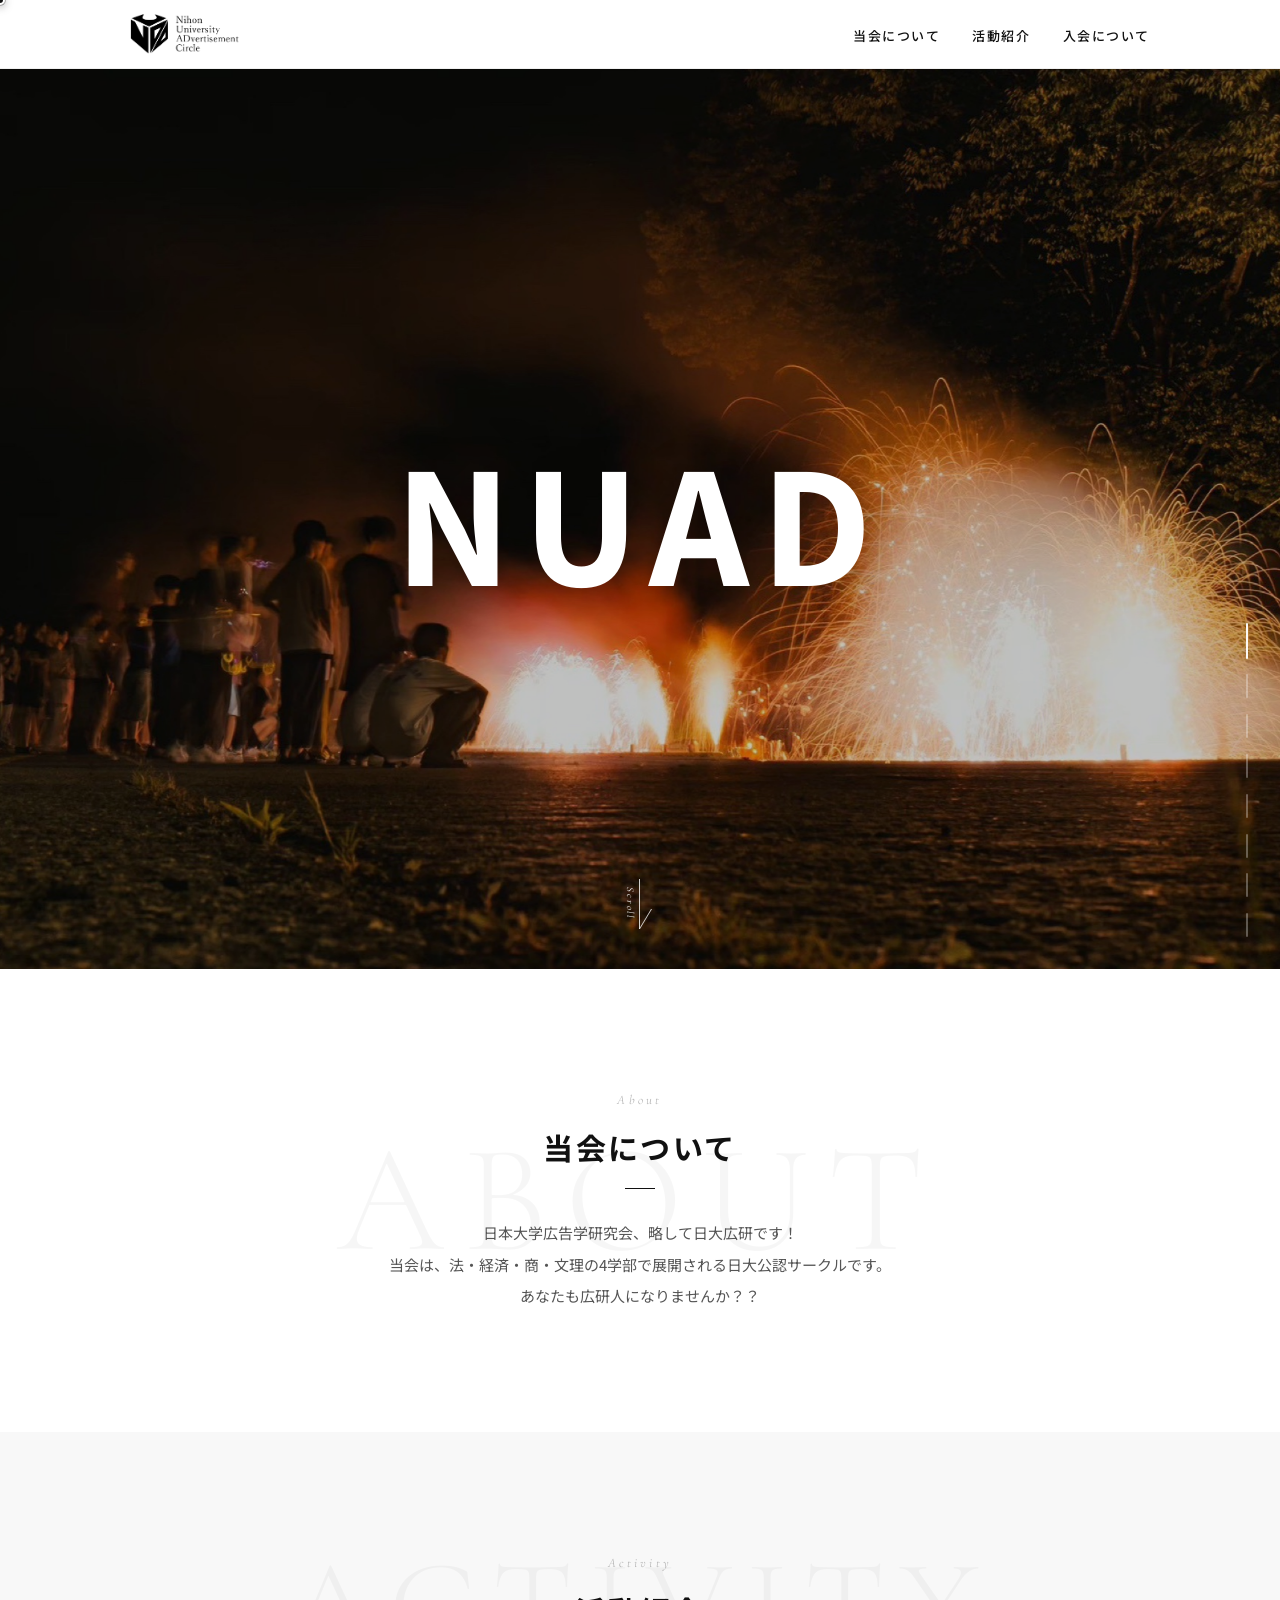
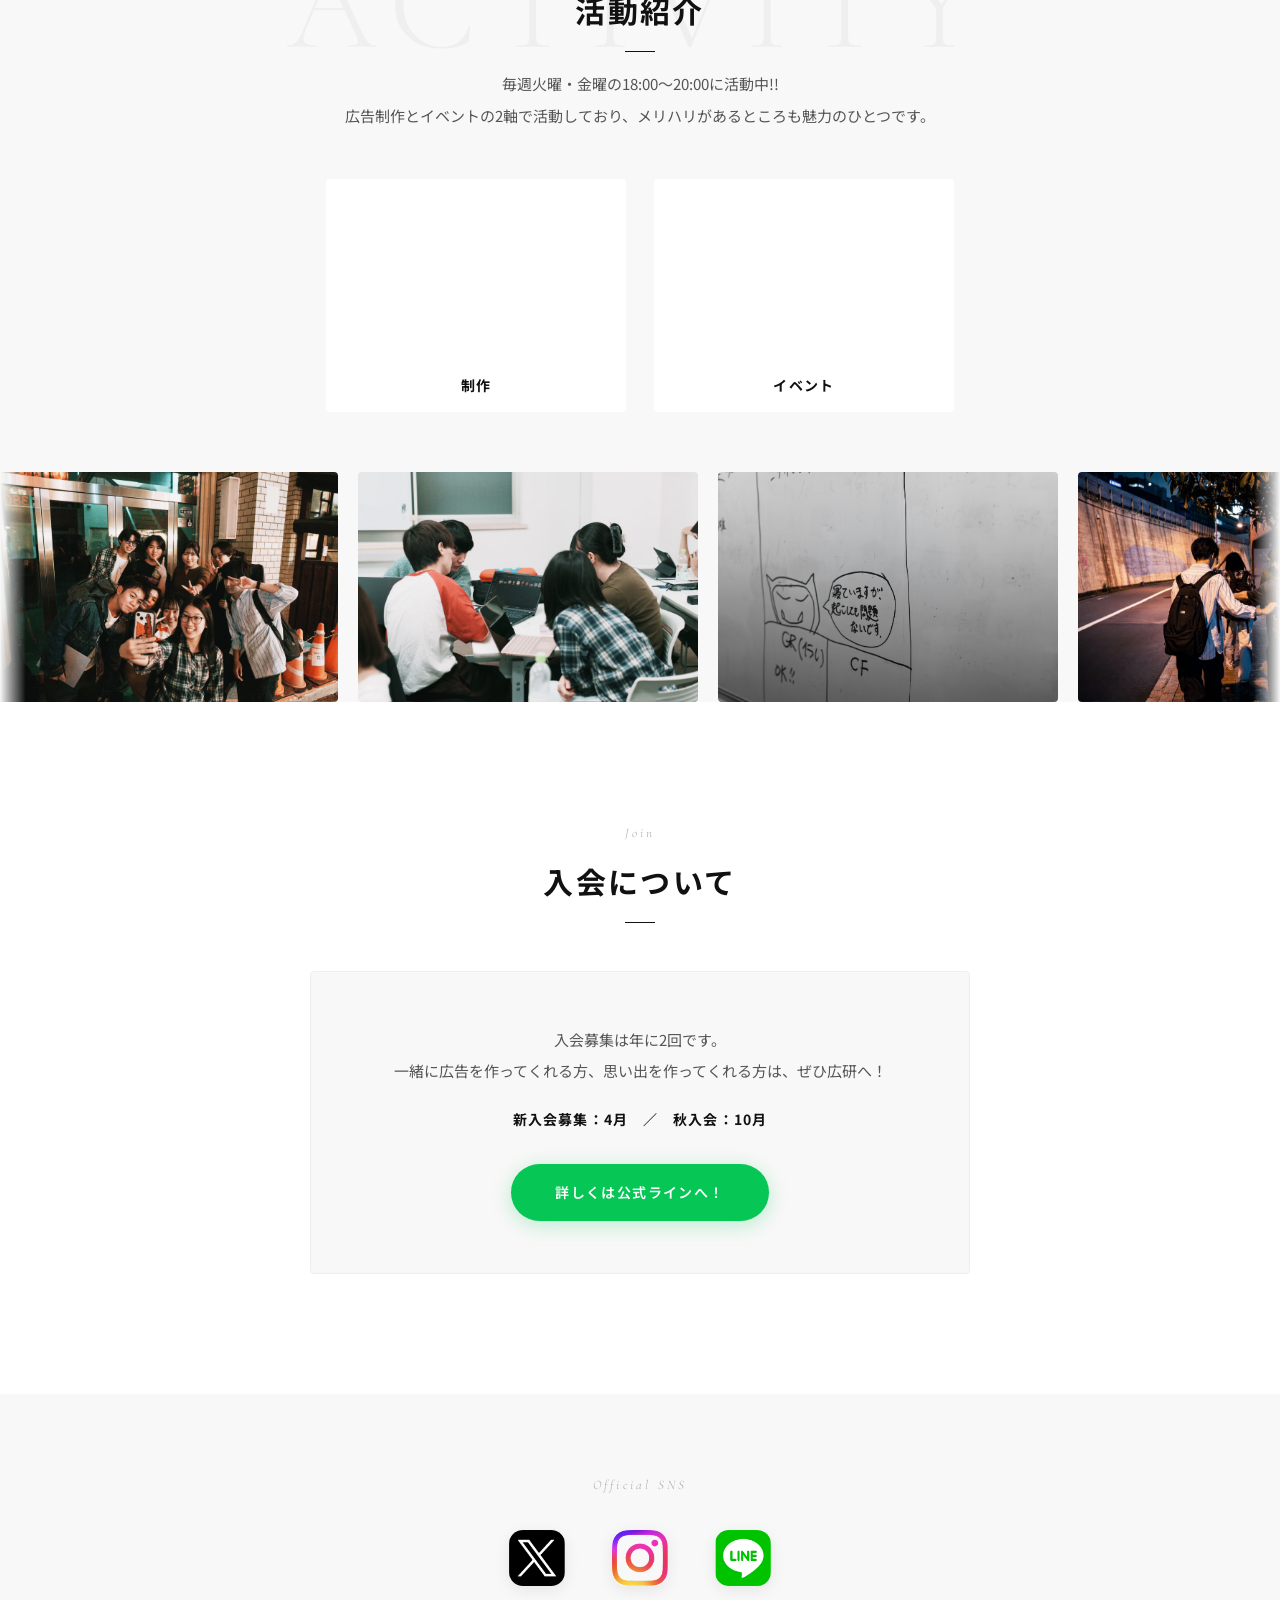
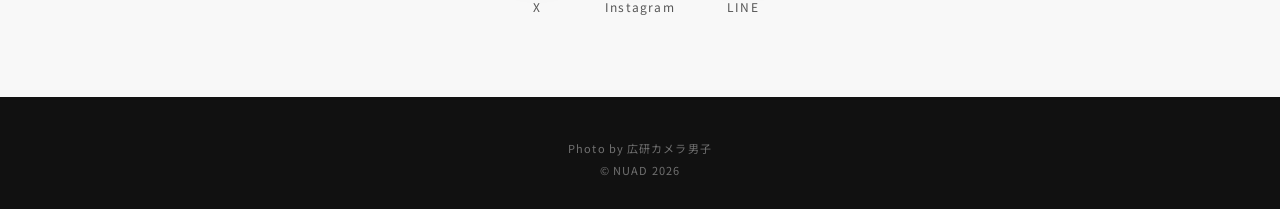
==== commit a0758c78: "Add mobile hamburger menu - Added hamburger toggle button (CSS-only checkbox hack) visible only on m" ====
--- a/index.html
+++ b/index.html
@@ -24,6 +24,10 @@
   <header class="site-header">
     <div class="container site-header__inner">
       <img src="img/広研ロゴ05.png" alt="NUADロゴ" class="site-header__logo">
+      <input type="checkbox" id="nav-toggle" class="nav-toggle-checkbox" aria-hidden="true">
+      <label for="nav-toggle" class="nav-toggle" aria-label="メニュー">
+        <span></span><span></span><span></span>
+      </label>
       <nav class="site-nav" aria-label="メインナビゲーション">
         <ul class="nav__list">
           <li class="nav__item"><a href="#about-section" class="nav__link">当会について</a></li>
--- a/css/style.css
+++ b/css/style.css
@@ -148,6 +148,7 @@
   color: var(--black);
   font-weight: 500;
   font-size: 13px;
+  white-space: nowrap;
   letter-spacing: 0.12em;
   position: relative;
   transition: opacity var(--transition-base);
@@ -163,6 +164,31 @@
 }
 .nav__link:hover::after { width: 100%; }
 .nav__link:hover { opacity: 0.7; }
+
+/* ===== Hamburger (mobile only) ===== */
+.nav-toggle-checkbox { display: none; }
+.nav-toggle {
+  display: none;
+  width: 28px;
+  height: 22px;
+  position: relative;
+  cursor: pointer;
+  z-index: 101;
+}
+.nav-toggle span {
+  position: absolute;
+  left: 0;
+  width: 100%;
+  height: 2px;
+  background: var(--black);
+  transition: transform 0.3s ease, opacity 0.3s ease, top 0.3s ease;
+}
+.nav-toggle span:nth-child(1) { top: 0; }
+.nav-toggle span:nth-child(2) { top: 10px; }
+.nav-toggle span:nth-child(3) { top: 20px; }
+.nav-toggle-checkbox:checked + .nav-toggle span:nth-child(1) { top: 10px; transform: rotate(45deg); }
+.nav-toggle-checkbox:checked + .nav-toggle span:nth-child(2) { opacity: 0; }
+.nav-toggle-checkbox:checked + .nav-toggle span:nth-child(3) { top: 10px; transform: rotate(-45deg); }
 
 /* ===== Scroll Down ===== */
 .scrolldown {
@@ -701,8 +727,31 @@
 
 /* ===== Responsive ===== */
 @media (max-width: 768px) {
-  .site-header__inner { padding: 12px 20px; }
-  .nav__link { font-size: 11px; }
+  .site-header__inner { padding: 12px 16px; }
+  .nav-toggle { display: block; }
+  .site-nav {
+    position: fixed;
+    top: 0;
+    right: 0;
+    width: 70%;
+    max-width: 320px;
+    height: 100vh;
+    background: #fff;
+    box-shadow: -4px 0 20px rgba(0,0,0,0.1);
+    transform: translateX(100%);
+    transition: transform 0.35s cubic-bezier(0.4, 0, 0.2, 1);
+    display: flex;
+    align-items: center;
+    justify-content: center;
+    z-index: 100;
+  }
+  .nav-toggle-checkbox:checked ~ .site-nav { transform: translateX(0); }
+  .nav__list {
+    flex-direction: column;
+    gap: 28px;
+    padding: 0;
+  }
+  .nav__link { font-size: 16px; }
 
   .about-section,
   .activities-section,
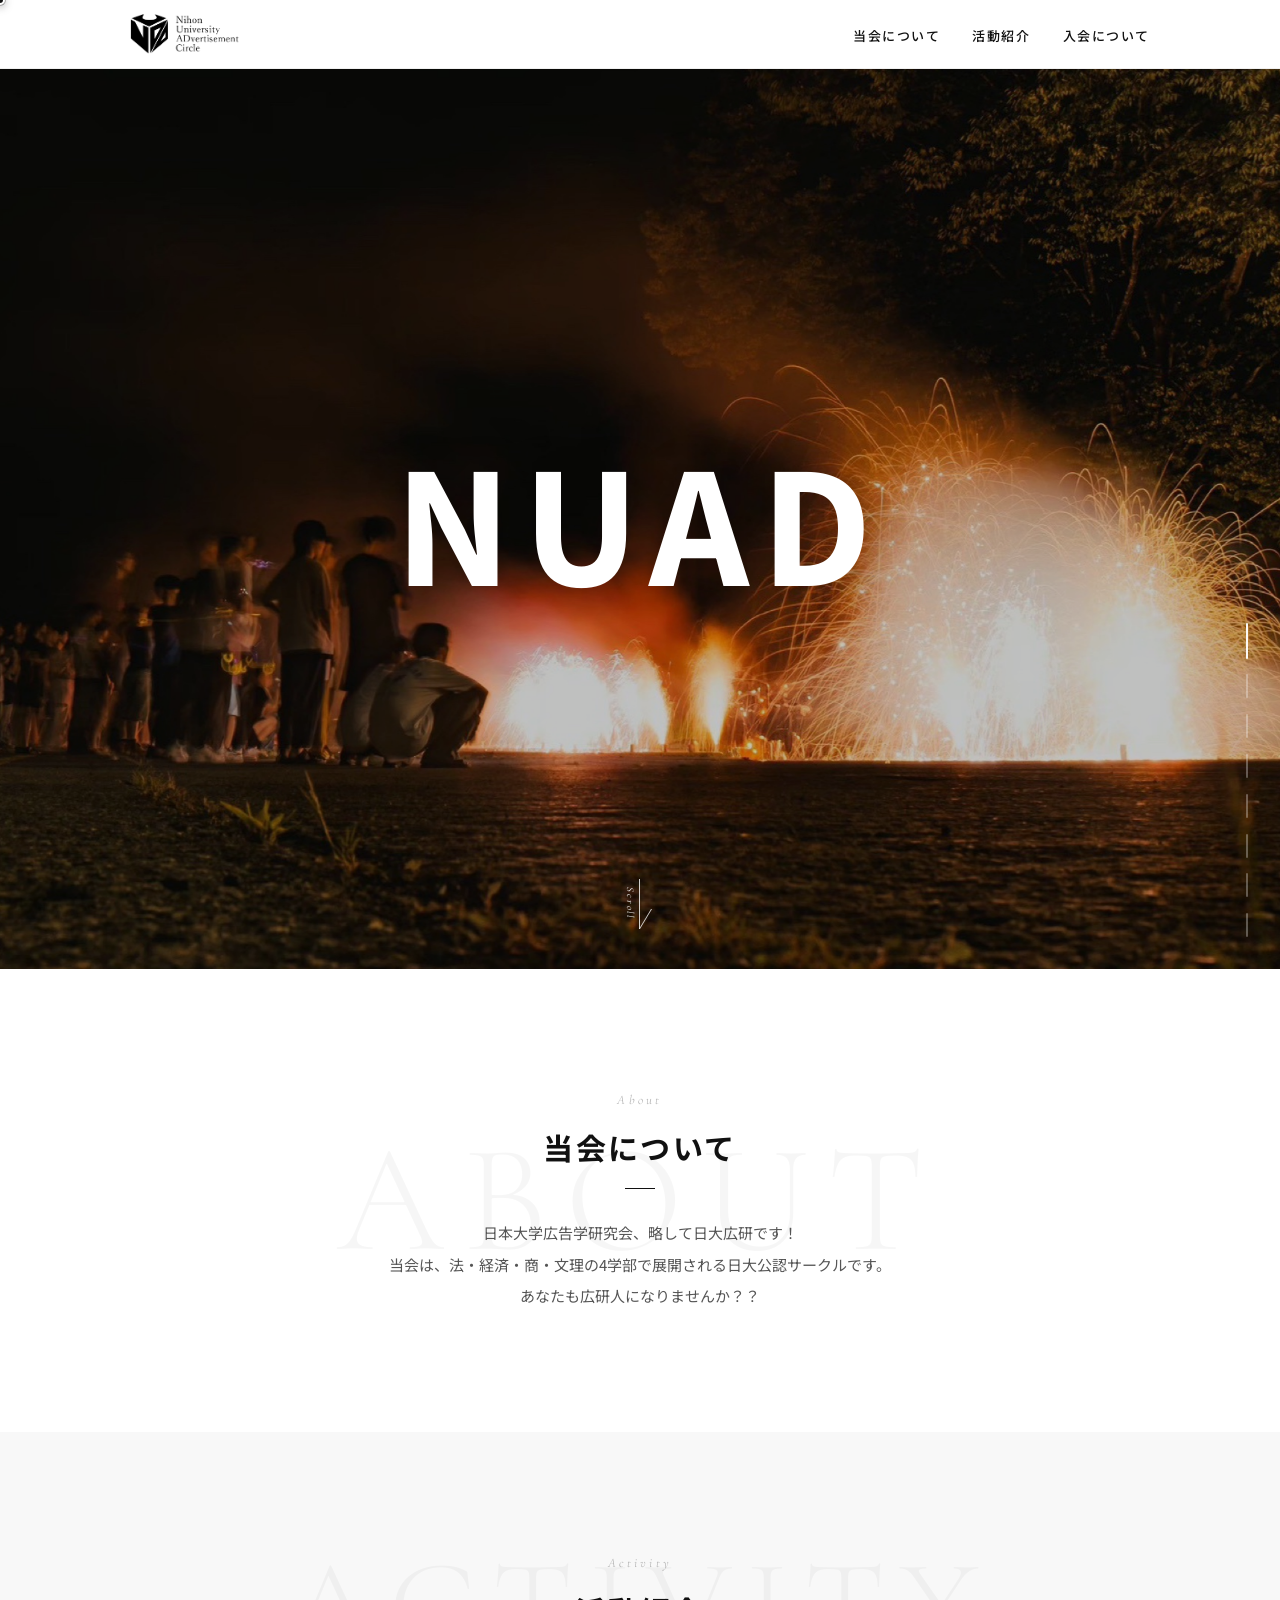
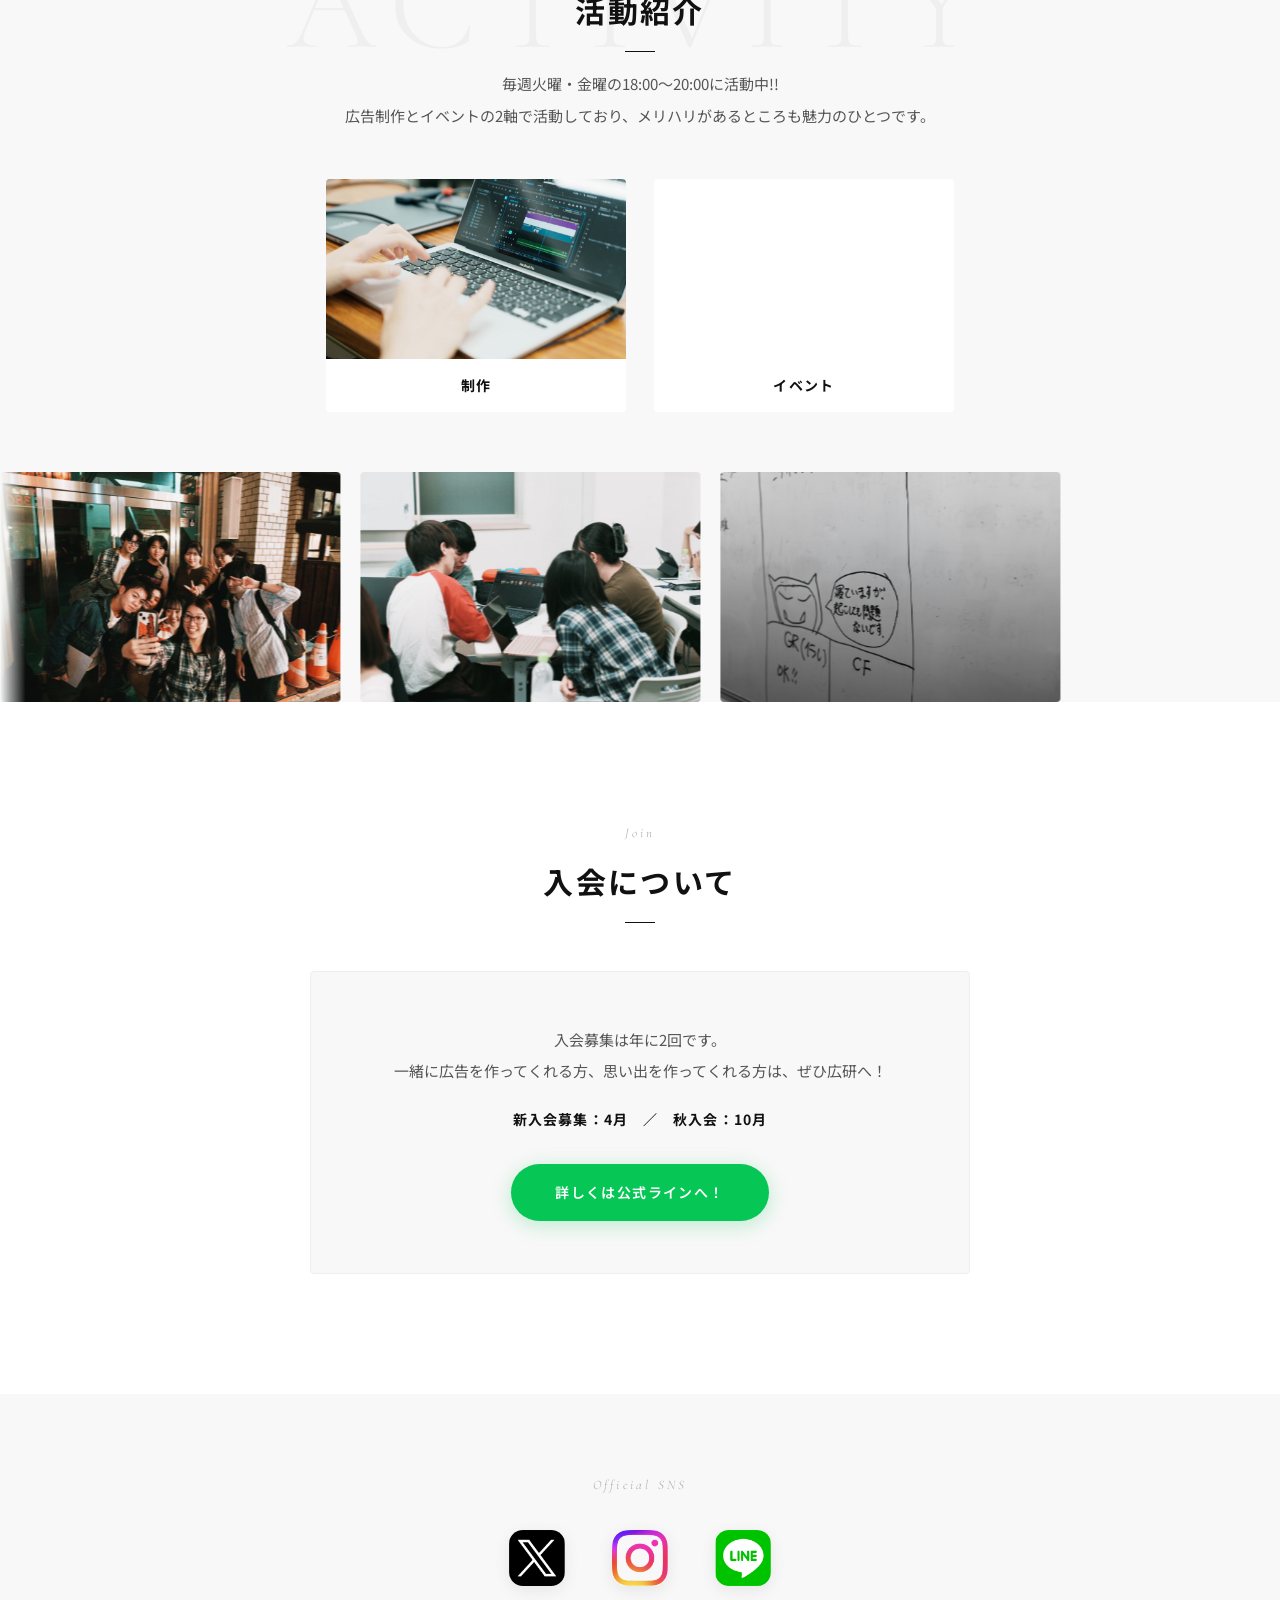
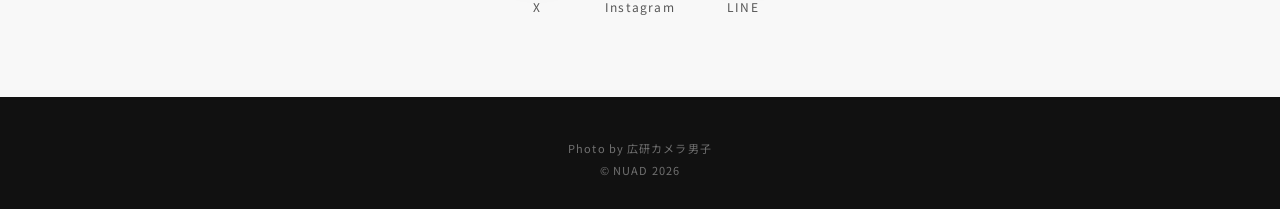
==== commit 02358675: "Close mobile nav when tapping outside - Added .nav-overlay label (also linked to nav-toggle checkbox" ====
--- a/index.html
+++ b/index.html
@@ -28,6 +28,7 @@
       <label for="nav-toggle" class="nav-toggle" aria-label="メニュー">
         <span></span><span></span><span></span>
       </label>
+      <label for="nav-toggle" class="nav-overlay" aria-hidden="true"></label>
       <nav class="site-nav" aria-label="メインナビゲーション">
         <ul class="nav__list">
           <li class="nav__item"><a href="#about-section" class="nav__link">当会について</a></li>
--- a/css/style.css
+++ b/css/style.css
@@ -167,10 +167,11 @@
 
 /* ===== Hamburger (mobile only) ===== */
 .nav-toggle-checkbox { display: none; }
+.nav-overlay { display: none; }
 .nav-toggle {
   display: none;
-  width: 28px;
-  height: 22px;
+  width: 22px;
+  height: 14px;
   position: relative;
   cursor: pointer;
   z-index: 101;
@@ -179,16 +180,20 @@
   position: absolute;
   left: 0;
   width: 100%;
-  height: 2px;
+  height: 1.5px;
   background: var(--black);
-  transition: transform 0.3s ease, opacity 0.3s ease, top 0.3s ease;
+  border-radius: 2px;
+  transition: transform 0.4s cubic-bezier(0.65, 0, 0.35, 1),
+              opacity 0.25s ease,
+              top 0.4s cubic-bezier(0.65, 0, 0.35, 1),
+              width 0.4s cubic-bezier(0.65, 0, 0.35, 1);
 }
 .nav-toggle span:nth-child(1) { top: 0; }
-.nav-toggle span:nth-child(2) { top: 10px; }
-.nav-toggle span:nth-child(3) { top: 20px; }
-.nav-toggle-checkbox:checked + .nav-toggle span:nth-child(1) { top: 10px; transform: rotate(45deg); }
-.nav-toggle-checkbox:checked + .nav-toggle span:nth-child(2) { opacity: 0; }
-.nav-toggle-checkbox:checked + .nav-toggle span:nth-child(3) { top: 10px; transform: rotate(-45deg); }
+.nav-toggle span:nth-child(2) { top: 6px; width: 70%; }
+.nav-toggle span:nth-child(3) { top: 12px; }
+.nav-toggle-checkbox:checked + .nav-toggle span:nth-child(1) { top: 6px; transform: rotate(45deg); }
+.nav-toggle-checkbox:checked + .nav-toggle span:nth-child(2) { opacity: 0; width: 100%; }
+.nav-toggle-checkbox:checked + .nav-toggle span:nth-child(3) { top: 6px; transform: rotate(-45deg); }
 
 /* ===== Scroll Down ===== */
 .scrolldown {
@@ -729,29 +734,75 @@
 @media (max-width: 768px) {
   .site-header__inner { padding: 12px 16px; }
   .nav-toggle { display: block; }
+  .nav-overlay {
+    display: block;
+    position: fixed;
+    inset: 0;
+    background: rgba(0, 0, 0, 0.35);
+    opacity: 0;
+    visibility: hidden;
+    transition: opacity 0.4s ease, visibility 0.4s ease;
+    z-index: 99;
+    cursor: pointer;
+  }
+  .nav-toggle-checkbox:checked ~ .nav-overlay {
+    opacity: 1;
+    visibility: visible;
+  }
   .site-nav {
     position: fixed;
     top: 0;
     right: 0;
-    width: 70%;
-    max-width: 320px;
+    width: 72%;
+    max-width: 340px;
     height: 100vh;
     background: #fff;
-    box-shadow: -4px 0 20px rgba(0,0,0,0.1);
+    box-shadow: -8px 0 40px rgba(0,0,0,0.08);
     transform: translateX(100%);
-    transition: transform 0.35s cubic-bezier(0.4, 0, 0.2, 1);
+    transition: transform 0.45s cubic-bezier(0.65, 0, 0.35, 1);
     display: flex;
-    align-items: center;
-    justify-content: center;
+    align-items: flex-start;
+    justify-content: flex-start;
+    padding: 96px 36px 40px;
     z-index: 100;
-  }
-  .nav-toggle-checkbox:checked ~ .site-nav { transform: translateX(0); }
+    opacity: 0;
+    visibility: hidden;
+  }
+  .nav-toggle-checkbox:checked ~ .site-nav {
+    transform: translateX(0);
+    opacity: 1;
+    visibility: visible;
+  }
   .nav__list {
     flex-direction: column;
-    gap: 28px;
+    align-items: flex-start;
+    gap: 24px;
     padding: 0;
-  }
-  .nav__link { font-size: 16px; }
+    width: 100%;
+  }
+  .nav__item {
+    opacity: 0;
+    transform: translateX(20px);
+    transition: opacity 0.4s ease, transform 0.4s ease;
+  }
+  .nav-toggle-checkbox:checked ~ .site-nav .nav__item {
+    opacity: 1;
+    transform: translateX(0);
+  }
+  .nav-toggle-checkbox:checked ~ .site-nav .nav__item:nth-child(1) { transition-delay: 0.15s; }
+  .nav-toggle-checkbox:checked ~ .site-nav .nav__item:nth-child(2) { transition-delay: 0.22s; }
+  .nav-toggle-checkbox:checked ~ .site-nav .nav__item:nth-child(3) { transition-delay: 0.29s; }
+  .nav__link {
+    font-size: 17px;
+    letter-spacing: 0.14em;
+    font-weight: 500;
+    padding: 6px 0;
+    display: inline-block;
+  }
+  .nav__link::after {
+    bottom: 2px;
+    background: var(--black);
+  }
 
   .about-section,
   .activities-section,
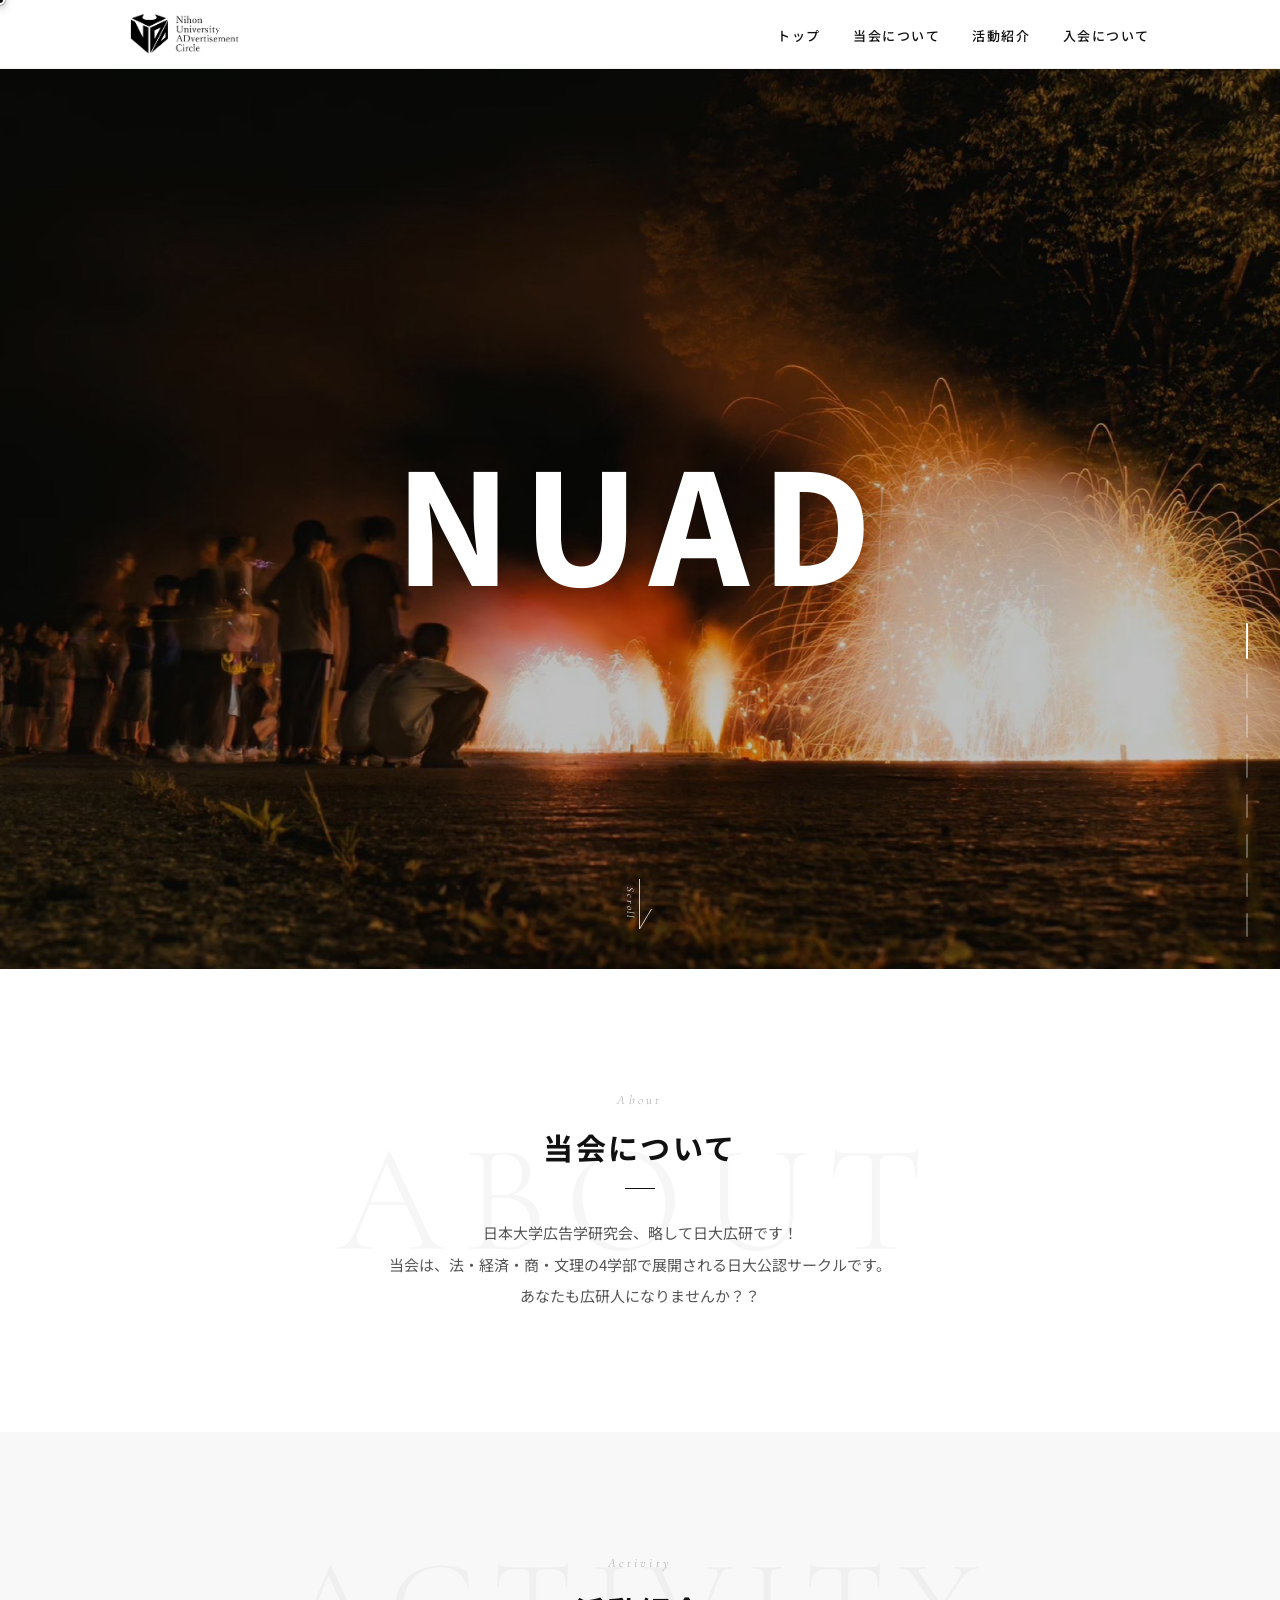
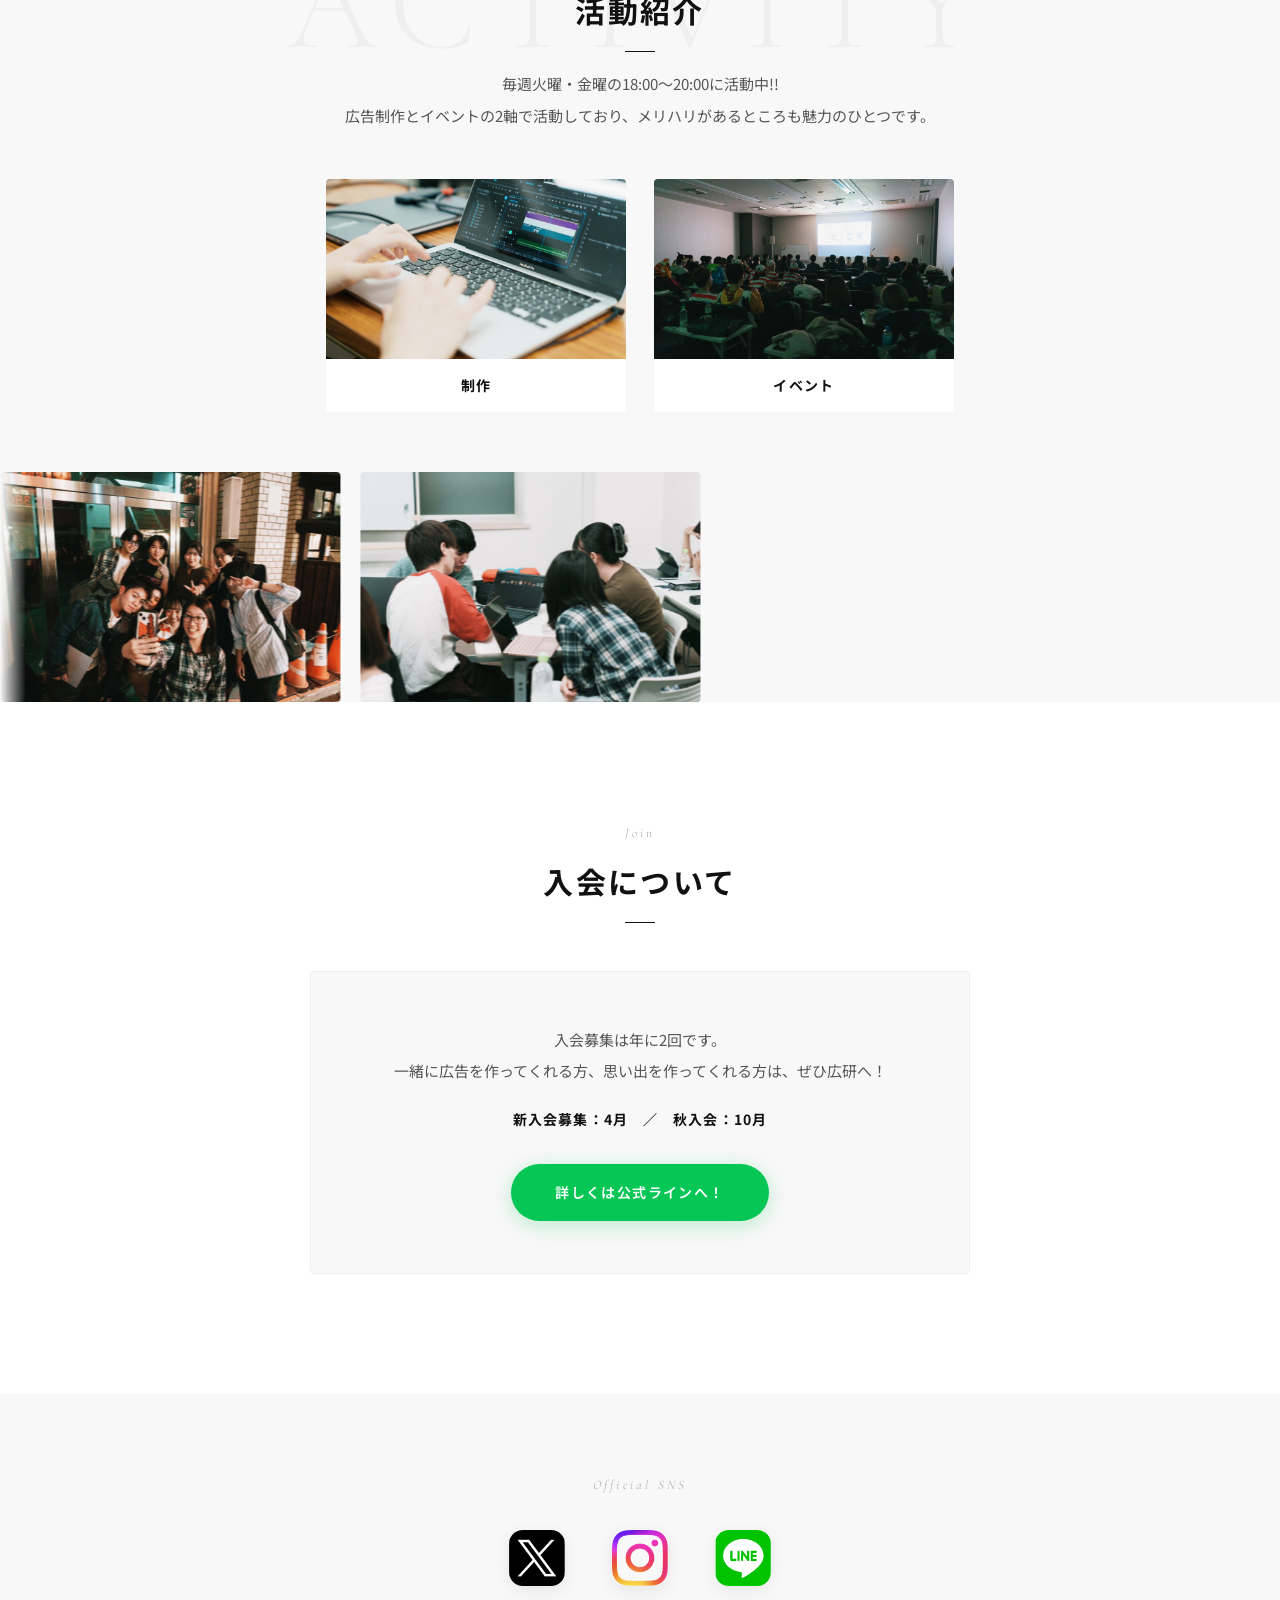
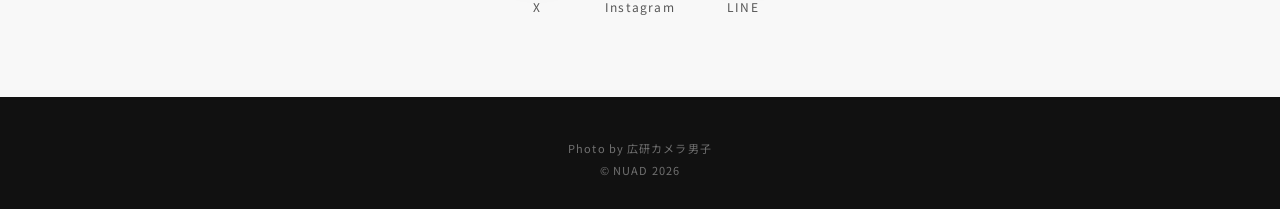
==== commit 1951db54: "Smoother mobile nav animations and fix overlay coverage - Disabled backdrop-filter on mobile header " ====
--- a/index.html
+++ b/index.html
@@ -11,8 +11,8 @@
   <link href="https://fonts.googleapis.com/css2?family=Noto+Sans+JP:wght@300;400;500;700&family=Cormorant+Garamond:ital,wght@0,300;0,600;1,300&display=swap" rel="stylesheet">
 
   <!-- Styles -->
-  <link rel="stylesheet" href="css/style.css">
-  <link rel="stylesheet" href="css/slider.css">
+  <link rel="stylesheet" href="css/style.css?v=5">
+  <link rel="stylesheet" href="css/slider.css?v=5">
 </head>
 
 <body>
@@ -23,7 +23,9 @@
   <!-- Header -->
   <header class="site-header">
     <div class="container site-header__inner">
-      <img src="img/広研ロゴ05.png" alt="NUADロゴ" class="site-header__logo">
+      <a href="#" class="site-header__logo-link" aria-label="ページトップへ">
+        <img src="img/広研ロゴ05.png" alt="NUADロゴ" class="site-header__logo">
+      </a>
       <input type="checkbox" id="nav-toggle" class="nav-toggle-checkbox" aria-hidden="true">
       <label for="nav-toggle" class="nav-toggle" aria-label="メニュー">
         <span></span><span></span><span></span>
@@ -31,6 +33,7 @@
       <label for="nav-toggle" class="nav-overlay" aria-hidden="true"></label>
       <nav class="site-nav" aria-label="メインナビゲーション">
         <ul class="nav__list">
+          <li class="nav__item"><a href="#" class="nav__link">トップ</a></li>
           <li class="nav__item"><a href="#about-section" class="nav__link">当会について</a></li>
           <li class="nav__item"><a href="#activities-section" class="nav__link">活動紹介</a></li>
           <li class="nav__item"><a href="#join-section" class="nav__link">入会について</a></li>
@@ -181,6 +184,6 @@
 
   <!-- Scripts -->
   <script src="https://code.jquery.com/jquery-3.7.1.min.js"></script>
-  <script src="js/script.js"></script>
+  <script src="js/script.js?v=5"></script>
 </body>
 </html>
--- a/css/style.css
+++ b/css/style.css
@@ -21,6 +21,7 @@
 
 html {
   overflow-x: clip;
+  scroll-behavior: smooth;
 }
 
 body {
@@ -732,18 +733,24 @@
 
 /* ===== Responsive ===== */
 @media (max-width: 768px) {
+  .site-header {
+    backdrop-filter: none;
+    -webkit-backdrop-filter: none;
+    background: rgba(255,255,255,0.96);
+  }
   .site-header__inner { padding: 12px 16px; }
   .nav-toggle { display: block; }
   .nav-overlay {
     display: block;
     position: fixed;
     inset: 0;
-    background: rgba(0, 0, 0, 0.35);
+    background: rgba(0, 0, 0, 0.4);
     opacity: 0;
     visibility: hidden;
-    transition: opacity 0.4s ease, visibility 0.4s ease;
+    transition: opacity 0.5s cubic-bezier(0.32, 0.72, 0, 1), visibility 0.5s cubic-bezier(0.32, 0.72, 0, 1);
     z-index: 99;
     cursor: pointer;
+    -webkit-tap-highlight-color: transparent;
   }
   .nav-toggle-checkbox:checked ~ .nav-overlay {
     opacity: 1;
@@ -757,9 +764,11 @@
     max-width: 340px;
     height: 100vh;
     background: #fff;
-    box-shadow: -8px 0 40px rgba(0,0,0,0.08);
+    box-shadow: -12px 0 48px rgba(0,0,0,0.12);
     transform: translateX(100%);
-    transition: transform 0.45s cubic-bezier(0.65, 0, 0.35, 1);
+    transition: transform 0.5s cubic-bezier(0.32, 0.72, 0, 1),
+                opacity 0.4s ease,
+                visibility 0.5s ease;
     display: flex;
     align-items: flex-start;
     justify-content: flex-start;
@@ -767,6 +776,7 @@
     z-index: 100;
     opacity: 0;
     visibility: hidden;
+    will-change: transform;
   }
   .nav-toggle-checkbox:checked ~ .site-nav {
     transform: translateX(0);
@@ -782,16 +792,18 @@
   }
   .nav__item {
     opacity: 0;
-    transform: translateX(20px);
-    transition: opacity 0.4s ease, transform 0.4s ease;
+    transform: translateX(16px);
+    transition: opacity 0.4s cubic-bezier(0.32, 0.72, 0, 1),
+                transform 0.4s cubic-bezier(0.32, 0.72, 0, 1);
   }
   .nav-toggle-checkbox:checked ~ .site-nav .nav__item {
     opacity: 1;
     transform: translateX(0);
   }
-  .nav-toggle-checkbox:checked ~ .site-nav .nav__item:nth-child(1) { transition-delay: 0.15s; }
-  .nav-toggle-checkbox:checked ~ .site-nav .nav__item:nth-child(2) { transition-delay: 0.22s; }
-  .nav-toggle-checkbox:checked ~ .site-nav .nav__item:nth-child(3) { transition-delay: 0.29s; }
+  .nav-toggle-checkbox:checked ~ .site-nav .nav__item:nth-child(1) { transition-delay: 0.18s; }
+  .nav-toggle-checkbox:checked ~ .site-nav .nav__item:nth-child(2) { transition-delay: 0.25s; }
+  .nav-toggle-checkbox:checked ~ .site-nav .nav__item:nth-child(3) { transition-delay: 0.32s; }
+  .nav-toggle-checkbox:checked ~ .site-nav .nav__item:nth-child(4) { transition-delay: 0.39s; }
   .nav__link {
     font-size: 17px;
     letter-spacing: 0.14em;
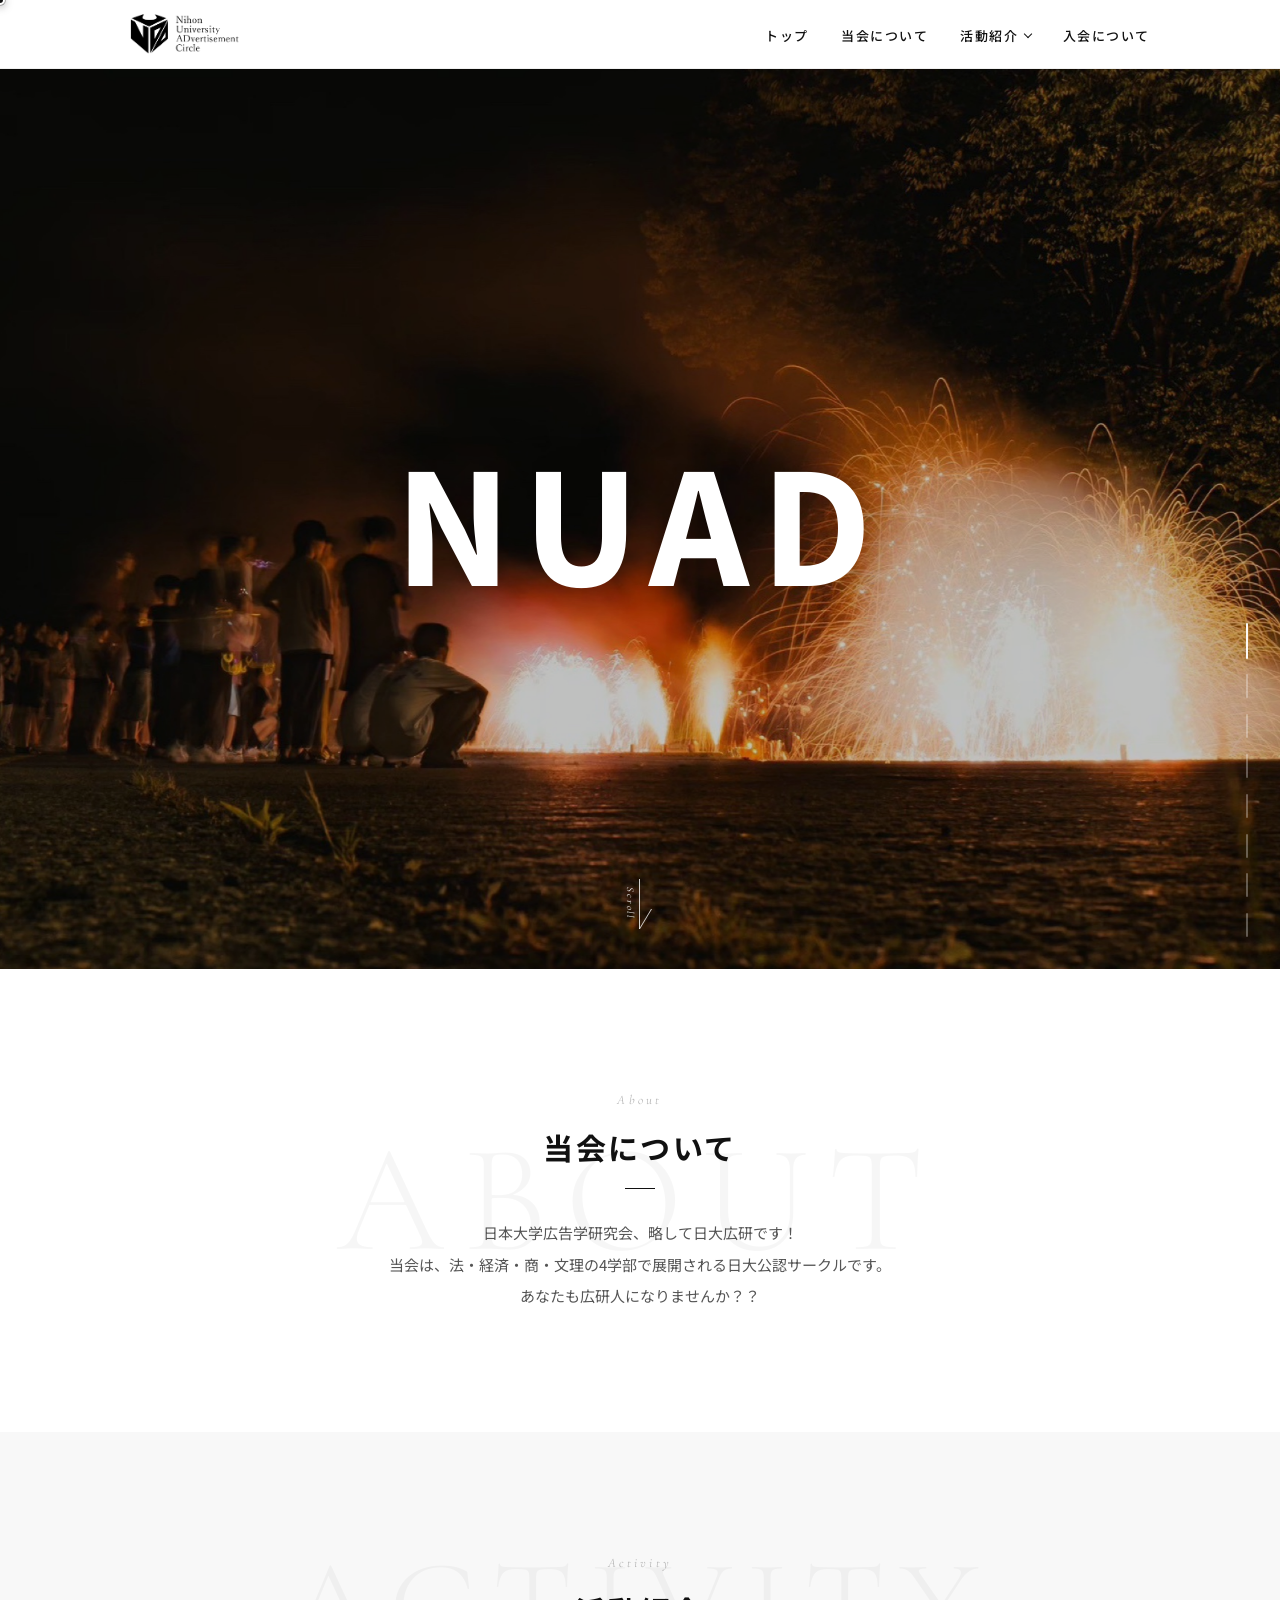
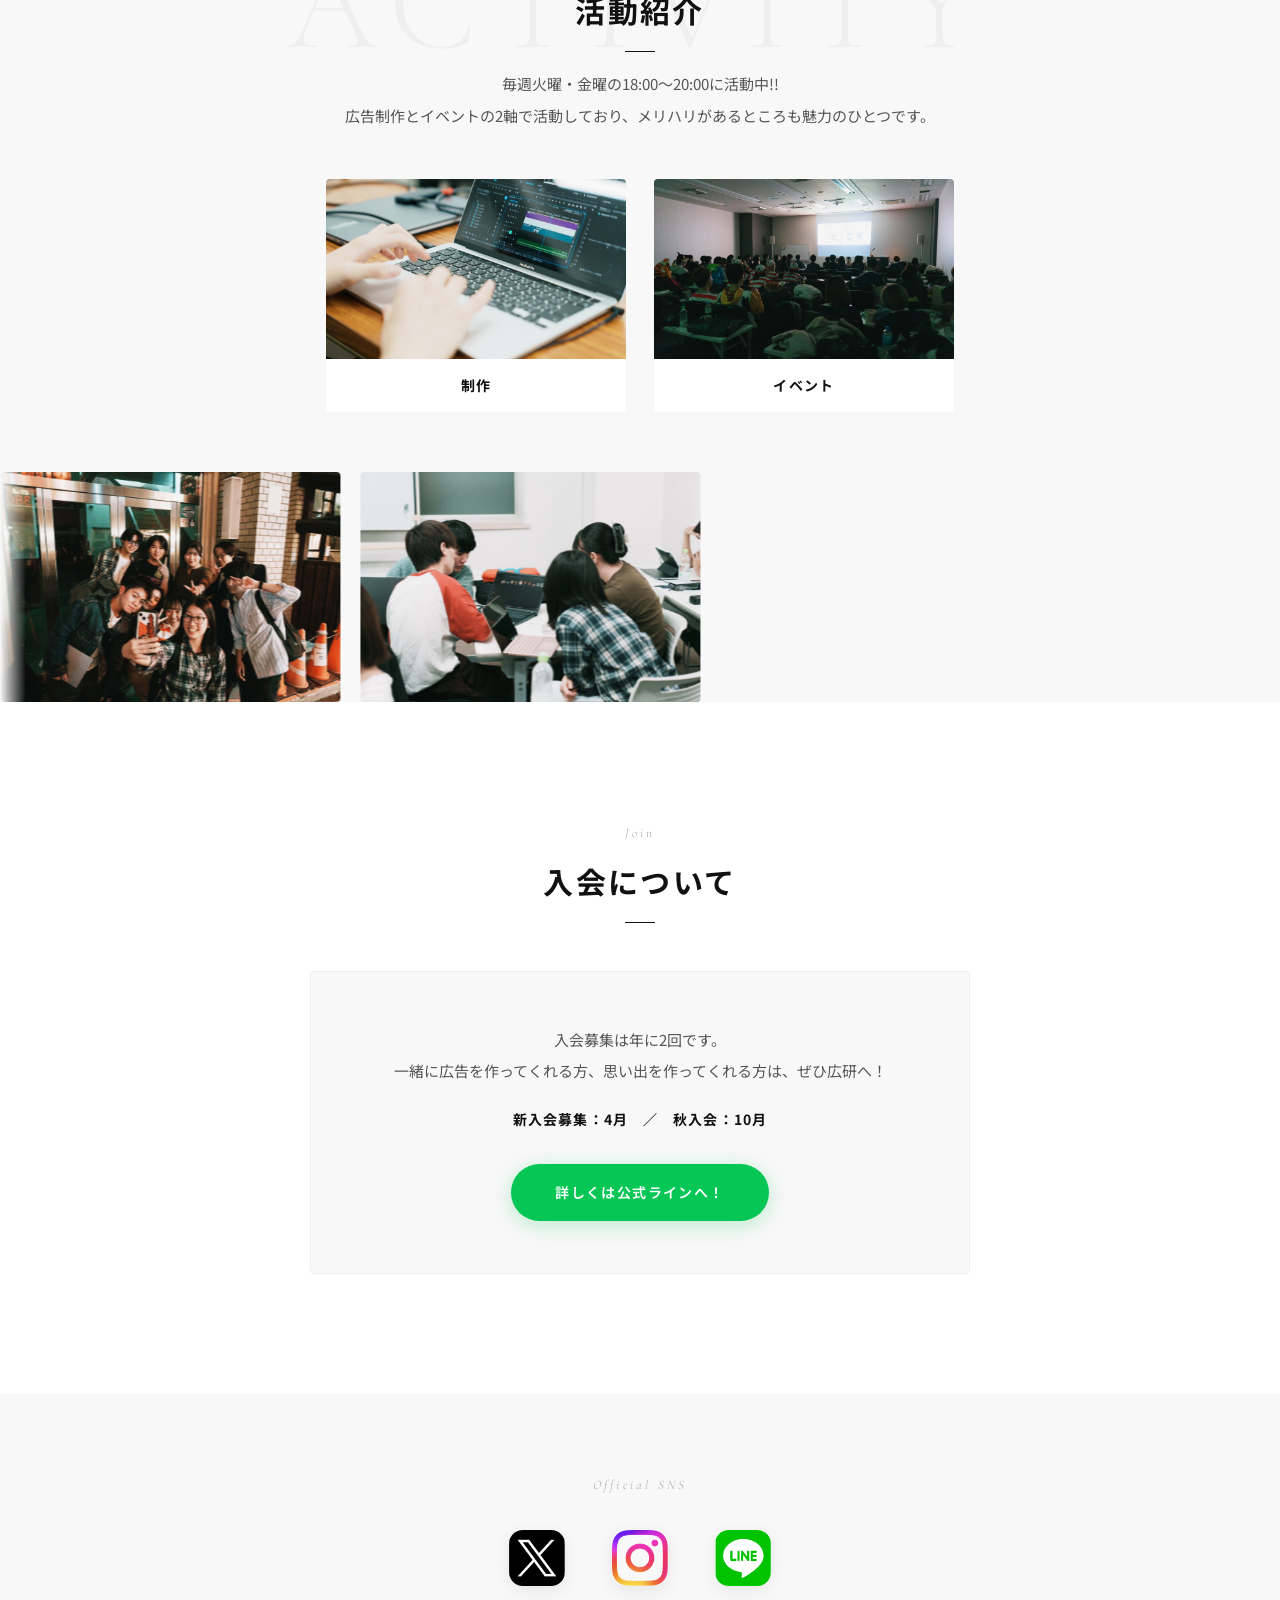
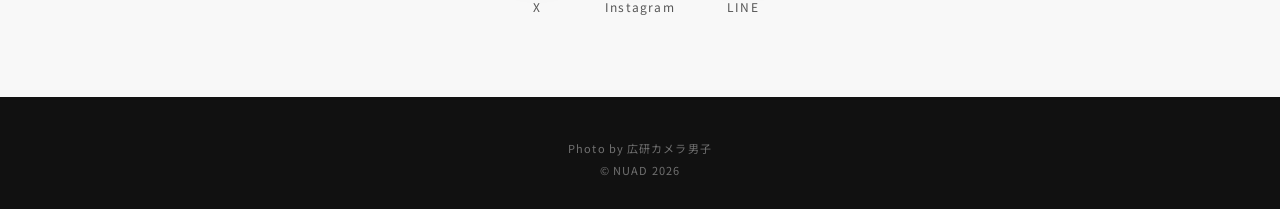
==== commit c8233b55: "Unify hamburger menu across all pages with nested sub-menu All pages now share the same nav structur" ====
--- a/index.html
+++ b/index.html
@@ -11,8 +11,8 @@
   <link href="https://fonts.googleapis.com/css2?family=Noto+Sans+JP:wght@300;400;500;700&family=Cormorant+Garamond:ital,wght@0,300;0,600;1,300&display=swap" rel="stylesheet">
 
   <!-- Styles -->
-  <link rel="stylesheet" href="css/style.css?v=5">
-  <link rel="stylesheet" href="css/slider.css?v=5">
+  <link rel="stylesheet" href="css/style.css?v=6">
+  <link rel="stylesheet" href="css/slider.css?v=6">
 </head>
 
 <body>
@@ -35,7 +35,13 @@
         <ul class="nav__list">
           <li class="nav__item"><a href="#" class="nav__link">トップ</a></li>
           <li class="nav__item"><a href="#about-section" class="nav__link">当会について</a></li>
-          <li class="nav__item"><a href="#activities-section" class="nav__link">活動紹介</a></li>
+          <li class="nav__item nav__item--has-sub">
+            <button class="nav__link nav__link--parent" aria-expanded="false">活動紹介<span class="nav__arrow"></span></button>
+            <ul class="nav__sub">
+              <li><a href="works.html" class="nav__sub-link">制作</a></li>
+              <li><a href="events.html" class="nav__sub-link">イベント</a></li>
+            </ul>
+          </li>
           <li class="nav__item"><a href="#join-section" class="nav__link">入会について</a></li>
         </ul>
       </nav>
@@ -184,6 +190,6 @@
 
   <!-- Scripts -->
   <script src="https://code.jquery.com/jquery-3.7.1.min.js"></script>
-  <script src="js/script.js?v=5"></script>
+  <script src="js/script.js?v=6"></script>
 </body>
 </html>
--- a/css/style.css
+++ b/css/style.css
@@ -165,6 +165,92 @@
 }
 .nav__link:hover::after { width: 100%; }
 .nav__link:hover { opacity: 0.7; }
+
+/* ===== Sub-menu (活動紹介 dropdown) ===== */
+.nav__link--parent {
+  background: none;
+  border: none;
+  font-family: inherit;
+  color: var(--black);
+  font-weight: 500;
+  font-size: 13px;
+  white-space: nowrap;
+  letter-spacing: 0.12em;
+  cursor: pointer;
+  position: relative;
+  transition: opacity var(--transition-base);
+  padding: 0;
+  display: inline-flex;
+  align-items: center;
+  gap: 4px;
+}
+.nav__link--parent::after {
+  content: '';
+  position: absolute;
+  bottom: -3px; left: 0;
+  width: 0; height: 1px;
+  background: var(--black);
+  transition: width var(--transition-base);
+}
+.nav__link--parent:hover::after { width: 100%; }
+.nav__link--parent:hover { opacity: 0.7; }
+
+.nav__arrow {
+  display: inline-block;
+  width: 6px; height: 6px;
+  border-right: 1.5px solid var(--black);
+  border-bottom: 1.5px solid var(--black);
+  transform: rotate(45deg);
+  transition: transform 0.3s ease;
+  margin-left: 2px;
+  position: relative;
+  top: -1px;
+}
+.nav__item--has-sub.is-open .nav__arrow {
+  transform: rotate(-135deg);
+  top: 2px;
+}
+
+.nav__item--has-sub { position: relative; }
+
+.nav__sub {
+  list-style: none;
+  position: absolute;
+  top: calc(100% + 8px);
+  left: 50%;
+  transform: translateX(-50%) translateY(4px);
+  background: #fff;
+  border-radius: 4px;
+  box-shadow: 0 8px 32px rgba(0,0,0,0.1);
+  padding: 8px 0;
+  min-width: 140px;
+  opacity: 0;
+  visibility: hidden;
+  transition: opacity 0.3s ease, transform 0.3s ease, visibility 0.3s ease;
+  z-index: 200;
+}
+.nav__item--has-sub:hover .nav__sub,
+.nav__item--has-sub.is-open .nav__sub {
+  opacity: 1;
+  visibility: visible;
+  transform: translateX(-50%) translateY(0);
+}
+
+.nav__sub-link {
+  display: block;
+  padding: 8px 20px;
+  text-decoration: none;
+  color: var(--black);
+  font-size: 13px;
+  font-weight: 500;
+  letter-spacing: 0.1em;
+  white-space: nowrap;
+  transition: background 0.2s ease, opacity 0.2s ease;
+}
+.nav__sub-link:hover {
+  background: var(--gray-100);
+  opacity: 0.7;
+}
 
 /* ===== Hamburger (mobile only) ===== */
 .nav-toggle-checkbox { display: none; }
@@ -816,6 +902,56 @@
     background: var(--black);
   }
 
+  /* Mobile sub-menu (accordion style) */
+  .nav__link--parent {
+    font-size: 17px;
+    letter-spacing: 0.14em;
+    padding: 6px 0;
+  }
+  .nav__link--parent::after { bottom: 2px; }
+  .nav__arrow {
+    width: 7px; height: 7px;
+    margin-left: 6px;
+  }
+  .nav__sub {
+    position: static;
+    transform: none;
+    background: transparent;
+    box-shadow: none;
+    border-radius: 0;
+    padding: 0;
+    min-width: 0;
+    max-height: 0;
+    overflow: hidden;
+    opacity: 1;
+    visibility: visible;
+    transition: max-height 0.4s cubic-bezier(0.32, 0.72, 0, 1), opacity 0.3s ease;
+    margin-top: 0;
+  }
+  .nav__item--has-sub:hover .nav__sub {
+    max-height: 0;
+    transform: none;
+  }
+  .nav__item--has-sub.is-open .nav__sub {
+    max-height: 200px;
+    opacity: 1;
+    visibility: visible;
+    transform: none;
+    margin-top: 8px;
+  }
+  .nav__sub-link {
+    font-size: 15px;
+    padding: 6px 0 6px 16px;
+    position: relative;
+  }
+  .nav__sub-link::before {
+    content: '';
+    position: absolute;
+    left: 0; top: 50%;
+    width: 8px; height: 1px;
+    background: var(--gray-400);
+  }
+
   .about-section,
   .activities-section,
   .join-section { padding: 80px 0; }
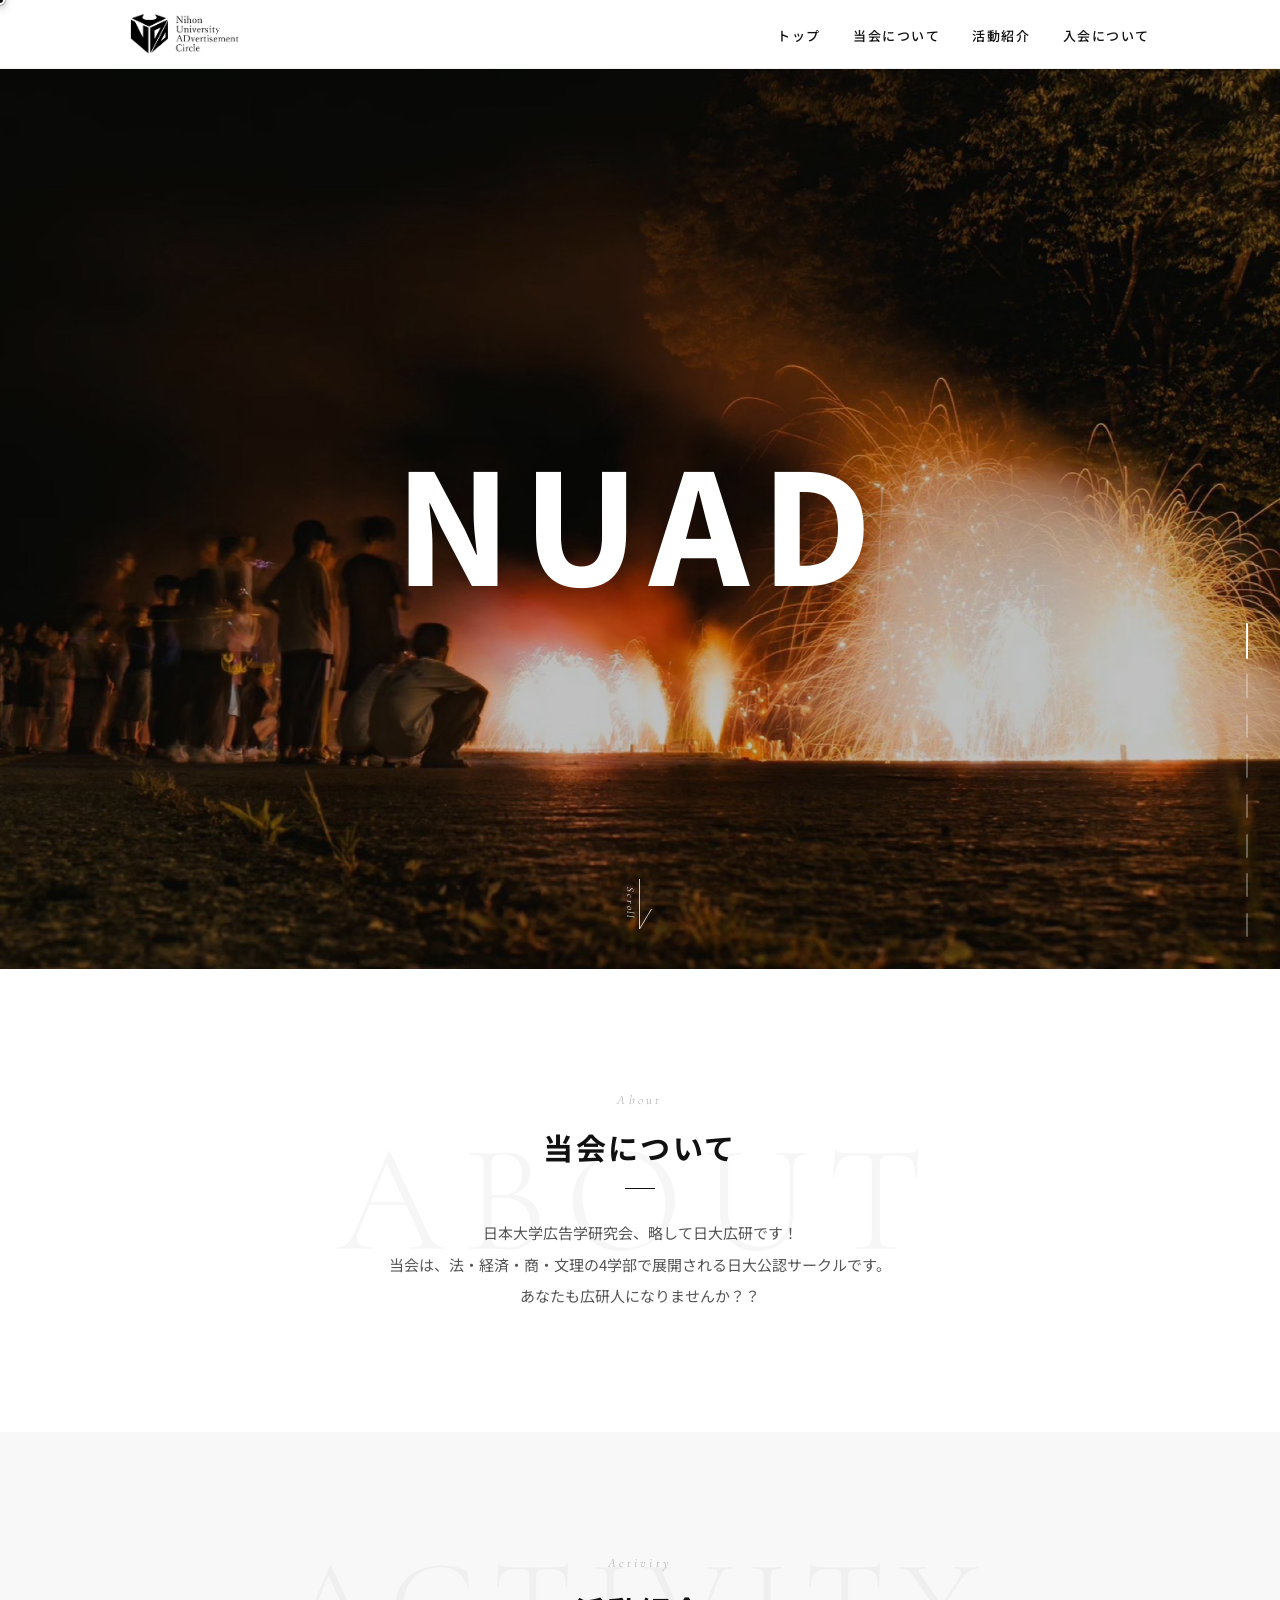
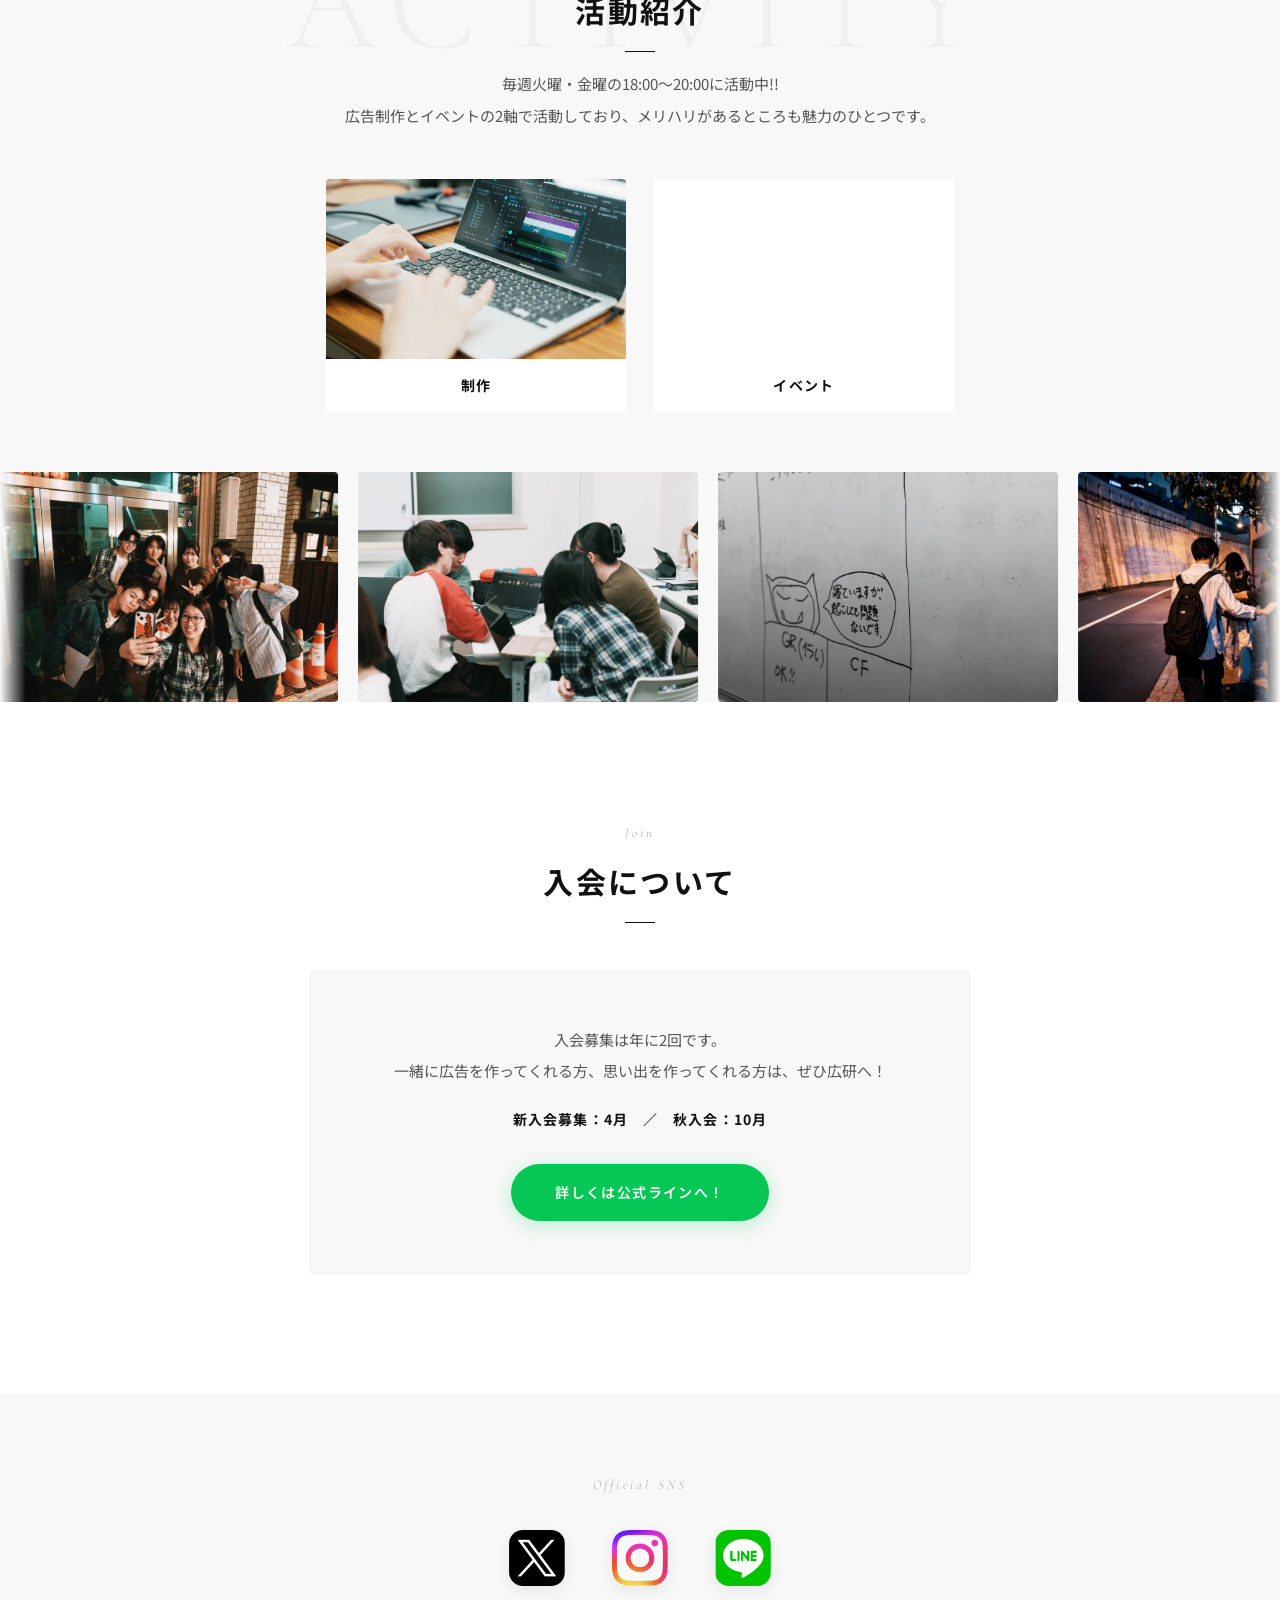
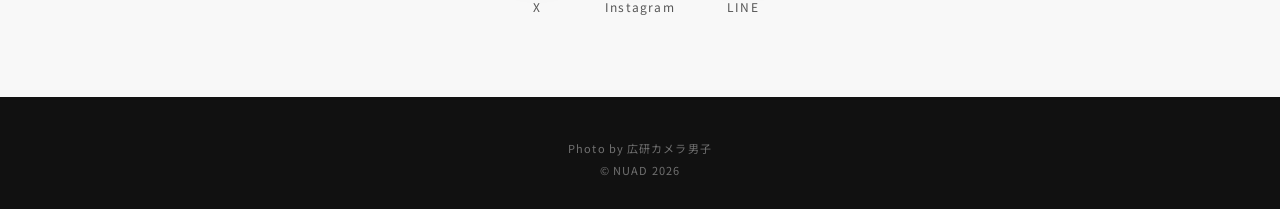
==== commit e3980bcd: "Make 活動紹介 a link and show sub-items always visible 活動紹介 now links to #activities-section (scrolls to" ====
--- a/index.html
+++ b/index.html
@@ -35,8 +35,8 @@
         <ul class="nav__list">
           <li class="nav__item"><a href="#" class="nav__link">トップ</a></li>
           <li class="nav__item"><a href="#about-section" class="nav__link">当会について</a></li>
-          <li class="nav__item nav__item--has-sub">
-            <button class="nav__link nav__link--parent" aria-expanded="false">活動紹介<span class="nav__arrow"></span></button>
+          <li class="nav__item nav__item--has-sub is-open">
+            <a href="#activities-section" class="nav__link nav__link--parent">活動紹介</a>
             <ul class="nav__sub">
               <li><a href="works.html" class="nav__sub-link">制作</a></li>
               <li><a href="events.html" class="nav__sub-link">イベント</a></li>
--- a/css/style.css
+++ b/css/style.css
@@ -167,50 +167,6 @@
 .nav__link:hover { opacity: 0.7; }
 
 /* ===== Sub-menu (活動紹介 dropdown) ===== */
-.nav__link--parent {
-  background: none;
-  border: none;
-  font-family: inherit;
-  color: var(--black);
-  font-weight: 500;
-  font-size: 13px;
-  white-space: nowrap;
-  letter-spacing: 0.12em;
-  cursor: pointer;
-  position: relative;
-  transition: opacity var(--transition-base);
-  padding: 0;
-  display: inline-flex;
-  align-items: center;
-  gap: 4px;
-}
-.nav__link--parent::after {
-  content: '';
-  position: absolute;
-  bottom: -3px; left: 0;
-  width: 0; height: 1px;
-  background: var(--black);
-  transition: width var(--transition-base);
-}
-.nav__link--parent:hover::after { width: 100%; }
-.nav__link--parent:hover { opacity: 0.7; }
-
-.nav__arrow {
-  display: inline-block;
-  width: 6px; height: 6px;
-  border-right: 1.5px solid var(--black);
-  border-bottom: 1.5px solid var(--black);
-  transform: rotate(45deg);
-  transition: transform 0.3s ease;
-  margin-left: 2px;
-  position: relative;
-  top: -1px;
-}
-.nav__item--has-sub.is-open .nav__arrow {
-  transform: rotate(-135deg);
-  top: 2px;
-}
-
 .nav__item--has-sub { position: relative; }
 
 .nav__sub {
@@ -229,8 +185,7 @@
   transition: opacity 0.3s ease, transform 0.3s ease, visibility 0.3s ease;
   z-index: 200;
 }
-.nav__item--has-sub:hover .nav__sub,
-.nav__item--has-sub.is-open .nav__sub {
+.nav__item--has-sub:hover .nav__sub {
   opacity: 1;
   visibility: visible;
   transform: translateX(-50%) translateY(0);
@@ -902,17 +857,7 @@
     background: var(--black);
   }
 
-  /* Mobile sub-menu (accordion style) */
-  .nav__link--parent {
-    font-size: 17px;
-    letter-spacing: 0.14em;
-    padding: 6px 0;
-  }
-  .nav__link--parent::after { bottom: 2px; }
-  .nav__arrow {
-    width: 7px; height: 7px;
-    margin-left: 6px;
-  }
+  /* Mobile sub-menu (always visible, indented) */
   .nav__sub {
     position: static;
     transform: none;
@@ -921,27 +866,16 @@
     border-radius: 0;
     padding: 0;
     min-width: 0;
-    max-height: 0;
-    overflow: hidden;
     opacity: 1;
     visibility: visible;
-    transition: max-height 0.4s cubic-bezier(0.32, 0.72, 0, 1), opacity 0.3s ease;
-    margin-top: 0;
+    margin-top: 10px;
   }
   .nav__item--has-sub:hover .nav__sub {
-    max-height: 0;
     transform: none;
-  }
-  .nav__item--has-sub.is-open .nav__sub {
-    max-height: 200px;
-    opacity: 1;
-    visibility: visible;
-    transform: none;
-    margin-top: 8px;
   }
   .nav__sub-link {
     font-size: 15px;
-    padding: 6px 0 6px 16px;
+    padding: 6px 0 6px 18px;
     position: relative;
   }
   .nav__sub-link::before {
